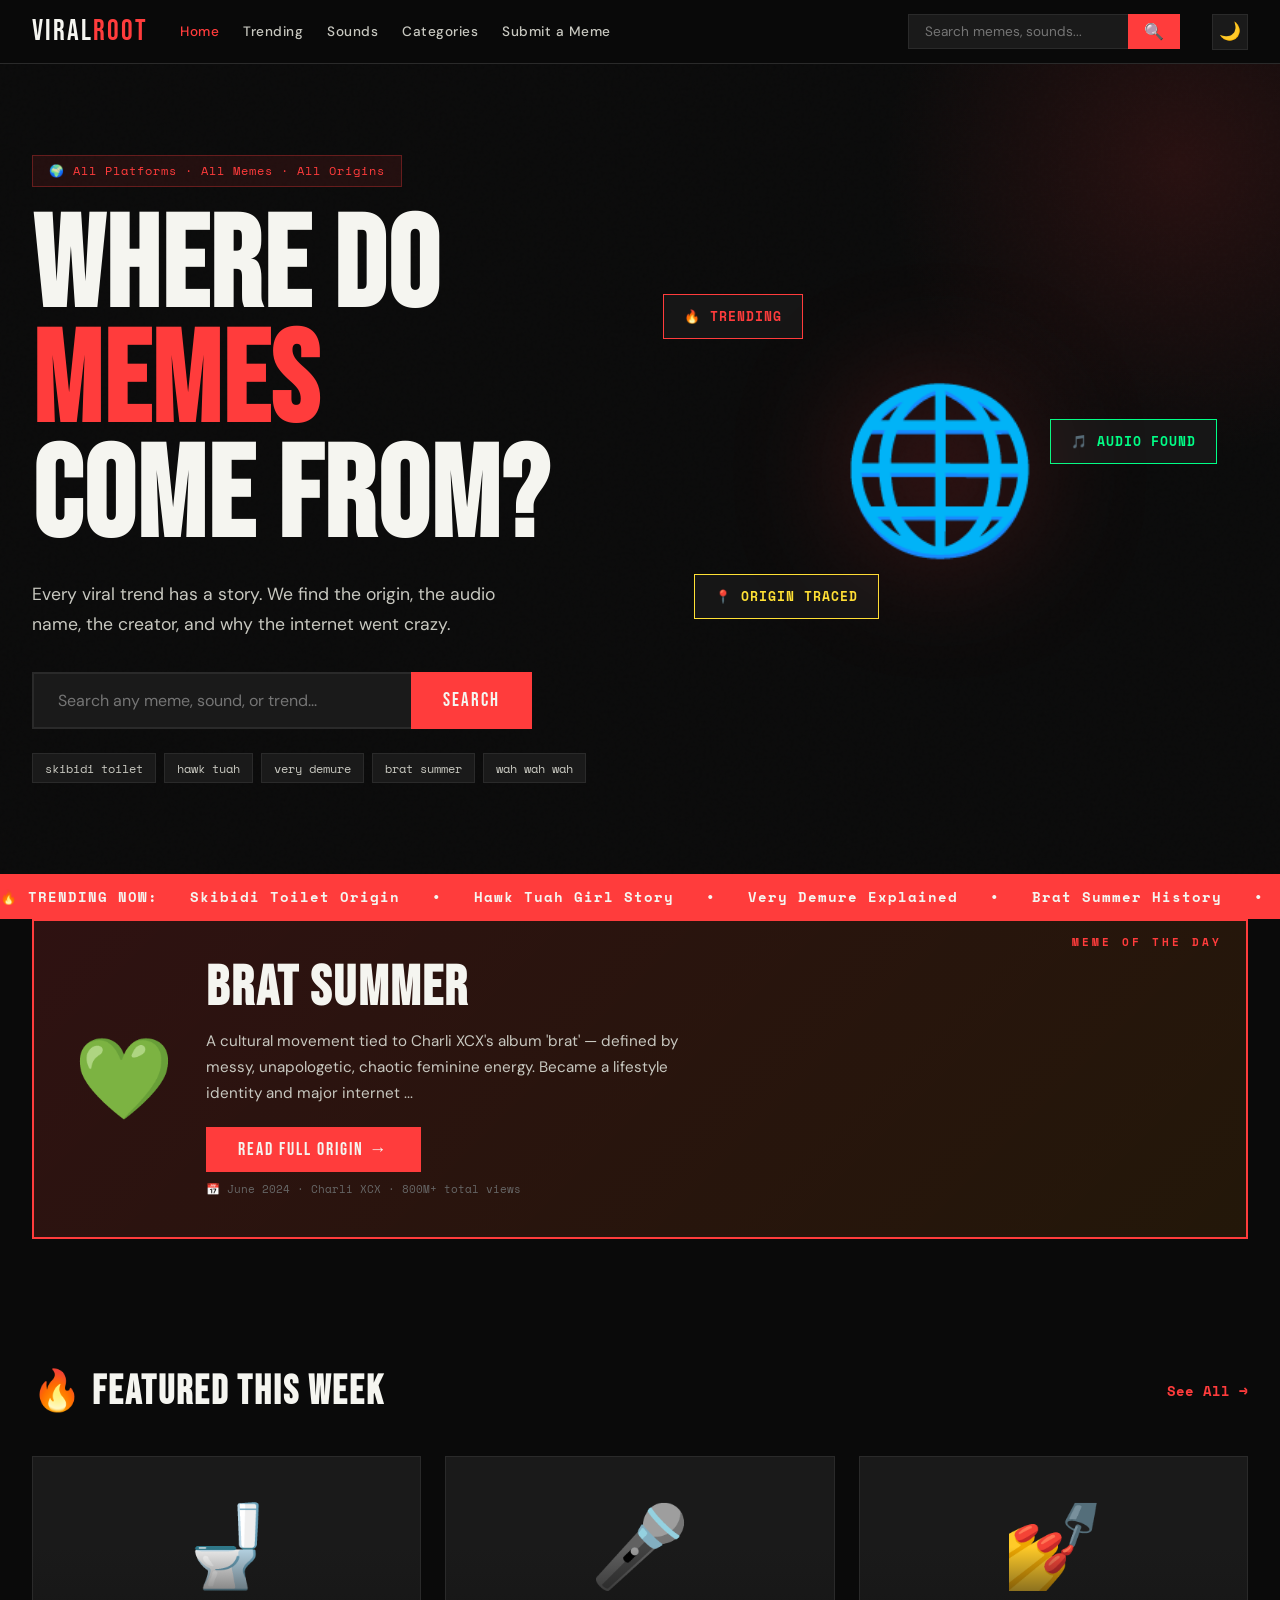
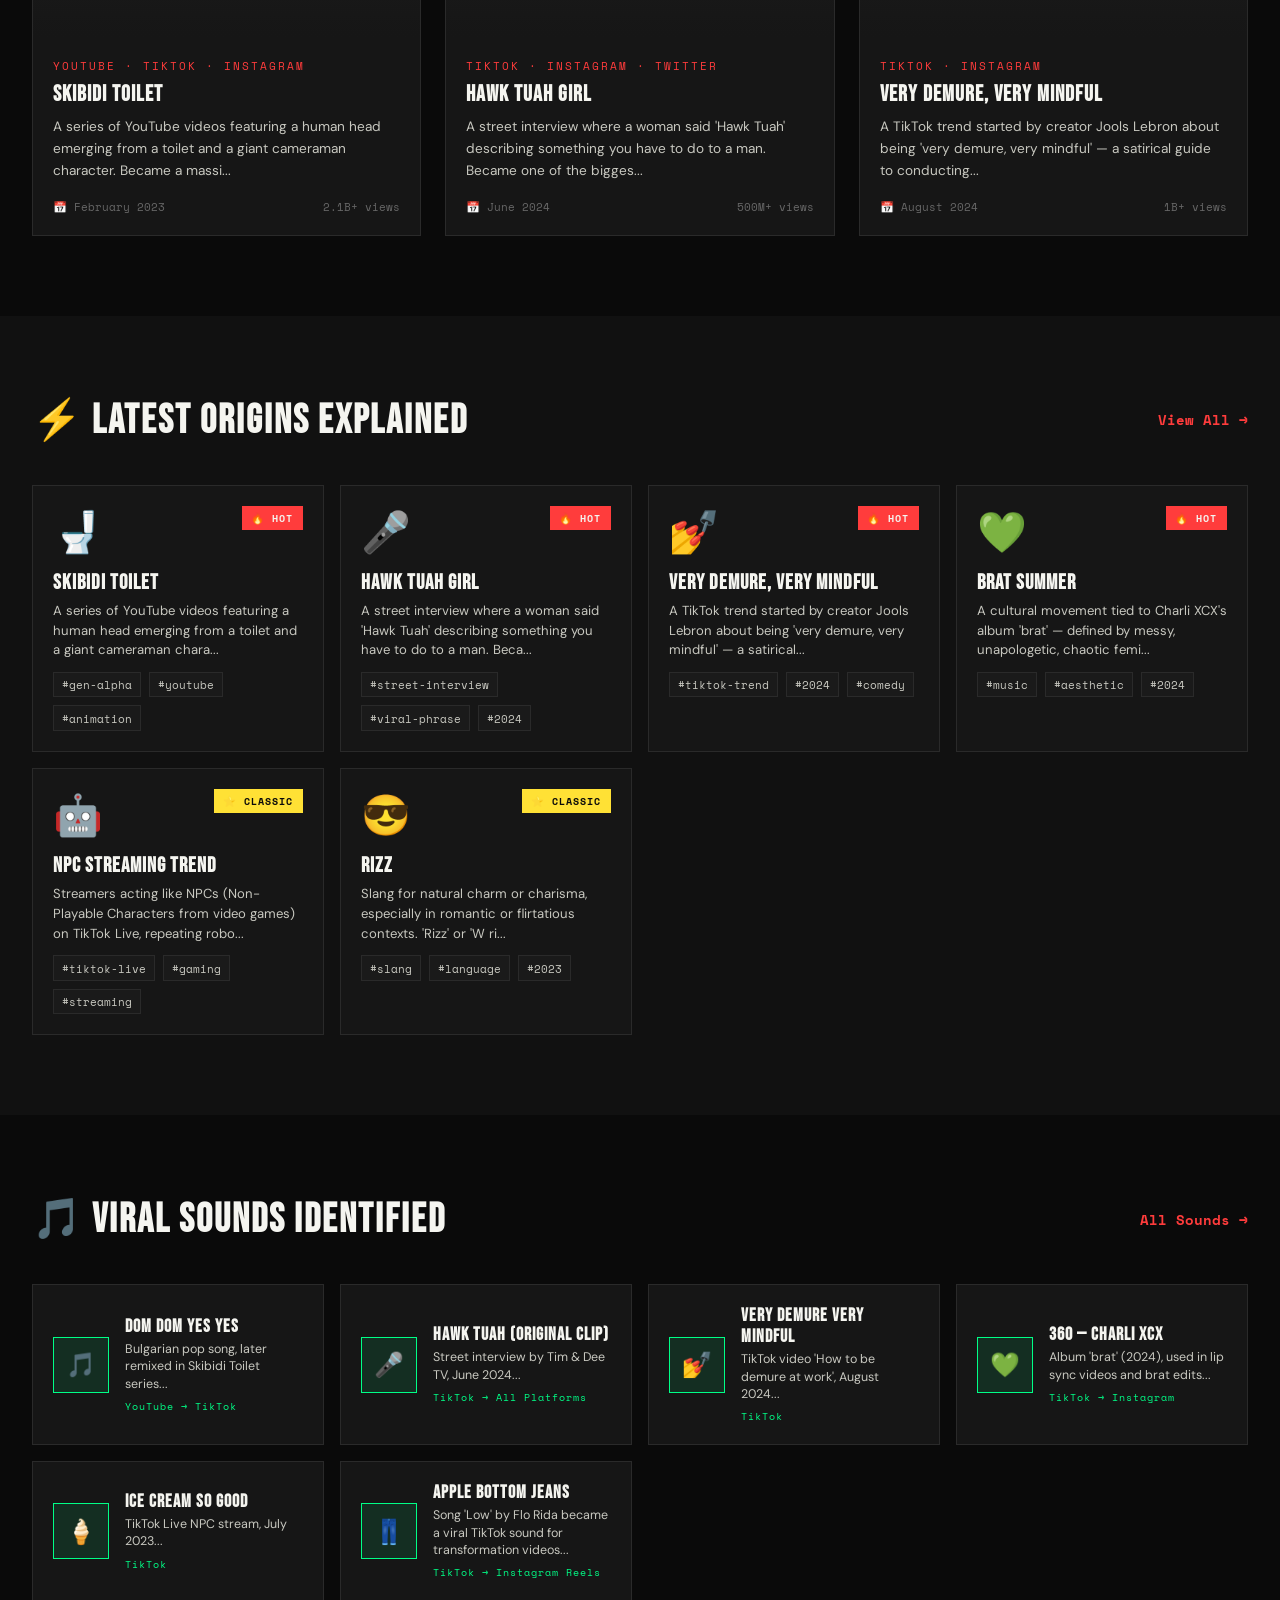
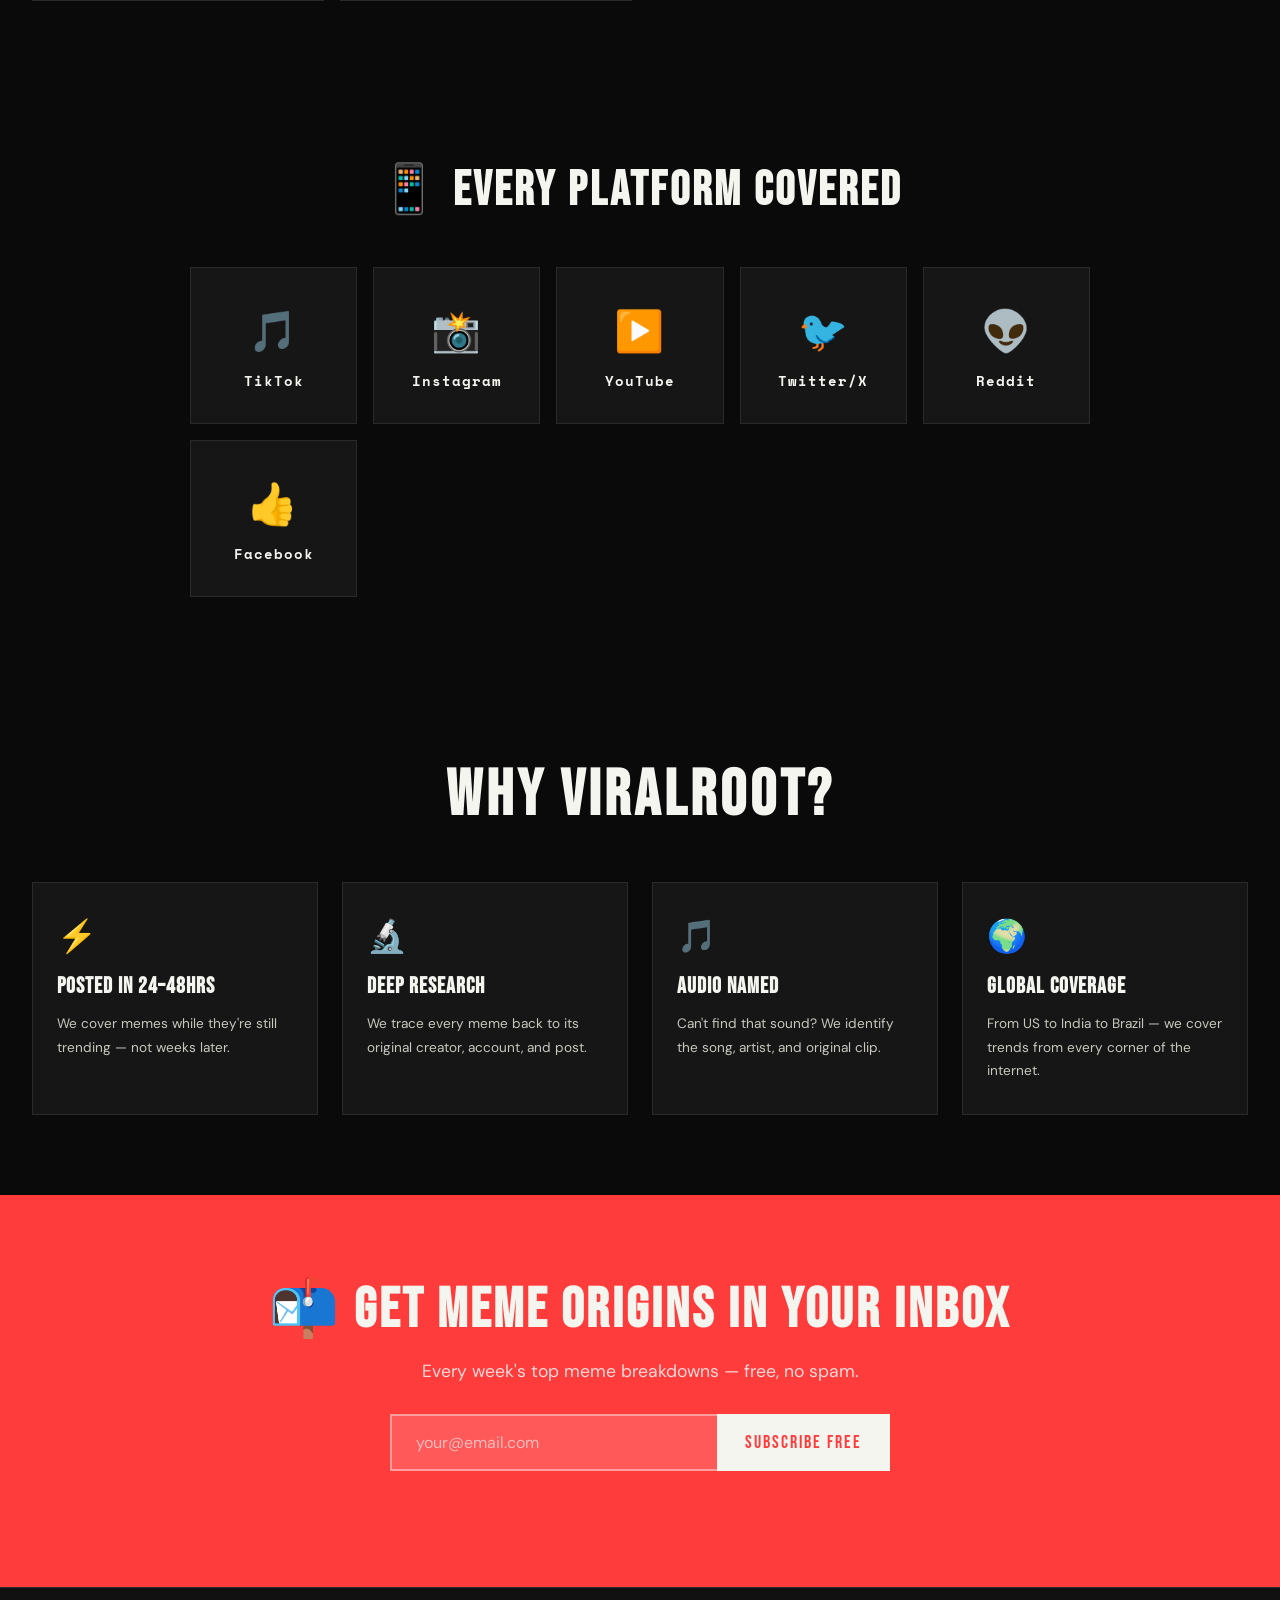
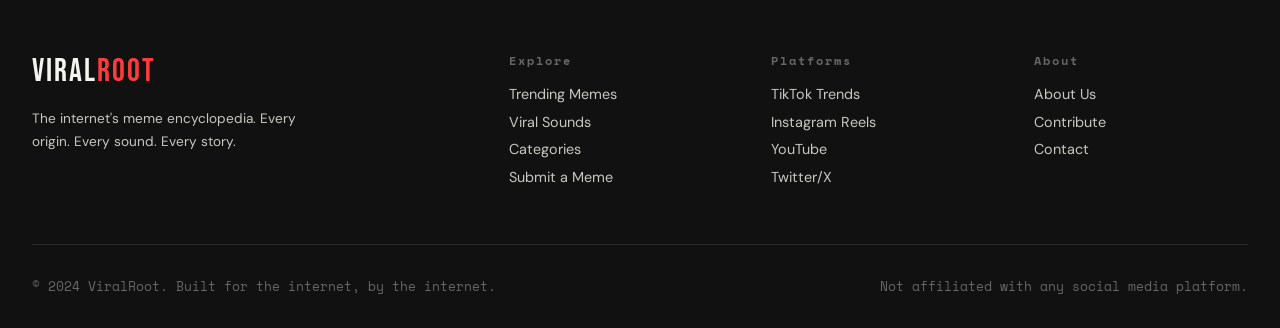
==== index.html @ 01e4698e "first commit" ====
<!DOCTYPE html>
<html lang="en">
<head>
  <meta charset="UTF-8" />
  <meta name="viewport" content="width=device-width, initial-scale=1.0"/>
  <title>ViralRoot — Where Memes Come From</title>
  <meta name="description" content="Discover the origin of every viral meme, trending sound, and internet trend. Find where memes started, who created them, and why they went viral."/>
  <meta name="keywords" content="meme origin, viral sounds, trending memes, where did this meme come from, tiktok sounds, instagram reels audio"/>
  <link rel="preconnect" href="https://fonts.googleapis.com">
  <link href="https://fonts.googleapis.com/css2?family=Bebas+Neue&family=Space+Mono:ital,wght@0,400;0,700;1,400&family=DM+Sans:wght@300;400;500;600&display=swap" rel="stylesheet">
  <link rel="stylesheet" href="style.css"/>
  <!-- GOOGLE ADSENSE — replace ca-pub-XXXXXXXXXXXXXXXX with your real ID after approval -->
  <!-- <script async src="https://pagead2.googlesyndication.com/pagead/js/adsbygoogle.js?client=ca-pub-XXXXXXXXXXXXXXXX" crossorigin="anonymous"></script> -->
</head>
<body class="dark-mode">

  <!-- NAV -->
  <nav class="navbar">
    <a href="index.html" class="logo">VIRAL<span>ROOT</span></a>
    <div class="nav-links">
      <a href="index.html" class="active">Home</a>
      <a href="trending.html">Trending</a>
      <a href="sounds.html">Sounds</a>
      <a href="categories.html">Categories</a>
      <a href="submit.html">Submit a Meme</a>
    </div>
    <div class="nav-search">
      <input type="text" id="navSearch" placeholder="Search memes, sounds..." onkeyup="handleSearch(event)"/>
      <button onclick="goSearch()">🔍</button>
    </div>
    <button class="theme-toggle" onclick="toggleTheme()" title="Toggle dark/light mode" id="themeBtn">🌙</button>
    <button class="hamburger" onclick="toggleMenu()">☰</button>
  </nav>

  <!-- MOBILE MENU -->
  <div class="mobile-menu" id="mobileMenu">
    <a href="index.html">Home</a>
    <a href="trending.html">Trending</a>
    <a href="sounds.html">Sounds</a>
    <a href="categories.html">Categories</a>
    <a href="submit.html">Submit a Meme</a>
  </div>

  <!-- HERO -->
  <section class="hero">
    <div class="hero-noise"></div>
    <div class="hero-content">
      <div class="hero-tag">🌍 All Platforms · All Memes · All Origins</div>
      <h1>WHERE DO<br/><span class="accent">MEMES</span><br/>COME FROM?</h1>
      <p>Every viral trend has a story. We find the origin, the audio name, the creator, and why the internet went crazy.</p>
      <div class="hero-search">
        <input type="text" id="heroSearch" placeholder="Search any meme, sound, or trend..." onkeyup="handleSearch(event)"/>
        <button onclick="goSearch()">SEARCH</button>
      </div>
      <div class="hero-tags">
        <span onclick="searchTag('skibidi')">skibidi toilet</span>
        <span onclick="searchTag('hawk tuah')">hawk tuah</span>
        <span onclick="searchTag('very demure')">very demure</span>
        <span onclick="searchTag('brat summer')">brat summer</span>
        <span onclick="searchTag('wah wah wah sound')">wah wah wah</span>
      </div>
    </div>
    <div class="hero-visual">
      <div class="floating-card c1">🔥 TRENDING</div>
      <div class="floating-card c2">🎵 AUDIO FOUND</div>
      <div class="floating-card c3">📍 ORIGIN TRACED</div>
      <div class="big-emoji">🌐</div>
    </div>
  </section>

  <!-- TICKER -->
  <div class="ticker">
    <div class="ticker-inner">
      <span>🔥 TRENDING NOW:</span>
      <span>Skibidi Toilet Origin</span>
      <span>•</span>
      <span>Hawk Tuah Girl Story</span>
      <span>•</span>
      <span>Very Demure Explained</span>
      <span>•</span>
      <span>Brat Summer History</span>
      <span>•</span>
      <span>Apple Bottom Jeans Sound</span>
      <span>•</span>
      <span>Subway Surfers Why?</span>
      <span>•</span>
      <span>NPC Streaming Trend</span>
      <span>•</span>
      <span>Rizz Meaning & Origin</span>
      <span>•</span>
      <span>🔥 TRENDING NOW:</span>
      <span>Skibidi Toilet Origin</span>
      <span>•</span>
      <span>Hawk Tuah Girl Story</span>
      <span>•</span>
      <span>Very Demure Explained</span>
      <span>•</span>
    </div>
  </div>

  <!-- MEME OF THE DAY -->
  <section class="section motd-section">
    <div class="motd-container" id="memeOfDay"></div>
  </section>

  <!-- AD SLOT 1 (activate after AdSense approval) -->
  <!--
  <div class="ad-slot">
    <ins class="adsbygoogle" style="display:block" data-ad-client="ca-pub-XXXXXXXX" data-ad-slot="XXXXXXXXXX" data-ad-format="auto"></ins>
    <script>(adsbygoogle = window.adsbygoogle || []).push({});</script>
  </div>
  -->

  <!-- FEATURED -->
  <section class="section">
    <div class="section-header">
      <h2>🔥 FEATURED THIS WEEK</h2>
      <a href="trending.html" class="see-all">See All →</a>
    </div>
    <div class="featured-grid" id="featuredGrid"></div>
  </section>

  <!-- LATEST MEMES -->
  <section class="section dark-section">
    <div class="section-header">
      <h2>⚡ LATEST ORIGINS EXPLAINED</h2>
      <a href="trending.html" class="see-all">View All →</a>
    </div>
    <div class="meme-grid" id="memeGrid"></div>
  </section>

  <!-- SOUNDS SECTION -->
  <section class="section">
    <div class="section-header">
      <h2>🎵 VIRAL SOUNDS IDENTIFIED</h2>
      <a href="sounds.html" class="see-all">All Sounds →</a>
    </div>
    <div class="sounds-grid" id="soundsGrid"></div>
  </section>

  <!-- PLATFORMS -->
  <section class="section platforms-section">
    <h2>📱 EVERY PLATFORM COVERED</h2>
    <div class="platforms-grid">
      <div class="platform-card" onclick="filterByPlatform('tiktok')">
        <span class="platform-icon">🎵</span>
        <span>TikTok</span>
      </div>
      <div class="platform-card" onclick="filterByPlatform('instagram')">
        <span class="platform-icon">📸</span>
        <span>Instagram</span>
      </div>
      <div class="platform-card" onclick="filterByPlatform('youtube')">
        <span class="platform-icon">▶️</span>
        <span>YouTube</span>
      </div>
      <div class="platform-card" onclick="filterByPlatform('twitter')">
        <span class="platform-icon">🐦</span>
        <span>Twitter/X</span>
      </div>
      <div class="platform-card" onclick="filterByPlatform('reddit')">
        <span class="platform-icon">👽</span>
        <span>Reddit</span>
      </div>
      <div class="platform-card" onclick="filterByPlatform('facebook')">
        <span class="platform-icon">👍</span>
        <span>Facebook</span>
      </div>
    </div>
  </section>

  <!-- WHY US -->
  <section class="section why-section">
    <h2>WHY VIRALROOT?</h2>
    <div class="why-grid">
      <div class="why-card">
        <div class="why-icon">⚡</div>
        <h3>Posted in 24–48hrs</h3>
        <p>We cover memes while they're still trending — not weeks later.</p>
      </div>
      <div class="why-card">
        <div class="why-icon">🔬</div>
        <h3>Deep Research</h3>
        <p>We trace every meme back to its original creator, account, and post.</p>
      </div>
      <div class="why-card">
        <div class="why-icon">🎵</div>
        <h3>Audio Named</h3>
        <p>Can't find that sound? We identify the song, artist, and original clip.</p>
      </div>
      <div class="why-card">
        <div class="why-icon">🌍</div>
        <h3>Global Coverage</h3>
        <p>From US to India to Brazil — we cover trends from every corner of the internet.</p>
      </div>
    </div>
  </section>

  <!-- NEWSLETTER -->
  <section class="newsletter-section">
    <h2>📬 GET MEME ORIGINS IN YOUR INBOX</h2>
    <p>Every week's top meme breakdowns — free, no spam.</p>
    <div class="newsletter-form">
      <input type="email" id="emailInput" placeholder="your@email.com"/>
      <button onclick="subscribeNewsletter()">SUBSCRIBE FREE</button>
    </div>
    <div id="newsletterMsg" class="newsletter-msg"></div>
  </section>

  <!-- FOOTER -->
  <footer class="footer">
    <div class="footer-top">
      <div class="footer-brand">
        <div class="logo">VIRAL<span>ROOT</span></div>
        <p>The internet's meme encyclopedia. Every origin. Every sound. Every story.</p>
      </div>
      <div class="footer-links">
        <h4>Explore</h4>
        <a href="trending.html">Trending Memes</a>
        <a href="sounds.html">Viral Sounds</a>
        <a href="categories.html">Categories</a>
        <a href="submit.html">Submit a Meme</a>
      </div>
      <div class="footer-links">
        <h4>Platforms</h4>
        <a href="trending.html?platform=tiktok">TikTok Trends</a>
        <a href="trending.html?platform=instagram">Instagram Reels</a>
        <a href="trending.html?platform=youtube">YouTube</a>
        <a href="trending.html?platform=twitter">Twitter/X</a>
      </div>
      <div class="footer-links">
        <h4>About</h4>
        <a href="about.html">About Us</a>
        <a href="submit.html">Contribute</a>
        <a href="mailto:hello@viralroot.com">Contact</a>
      </div>
    </div>
    <div class="footer-bottom">
      <p>© 2024 ViralRoot. Built for the internet, by the internet.</p>
      <p>Not affiliated with any social media platform.</p>
    </div>
  </footer>

  <script src="data.js"></script>
  <script src="app.js"></script>
</body>
</html>
---- style.css ----
/* ===== VIRALROOT CSS ===== */
:root {
  --black: #0a0a0a;
  --dark: #111111;
  --dark2: #1a1a1a;
  --card: #161616;
  --border: #2a2a2a;
  --white: #f5f5f0;
  --accent: #ff3c3c;
  --accent2: #ff8c00;
  --yellow: #ffe135;
  --green: #00ff87;
  --text: #c8c8c0;
  --muted: #666;
  --font-display: 'Bebas Neue', sans-serif;
  --font-mono: 'Space Mono', monospace;
  --font-body: 'DM Sans', sans-serif;
}

* { margin: 0; padding: 0; box-sizing: border-box; }

html { scroll-behavior: smooth; }

body {
  background: var(--black);
  color: var(--white);
  font-family: var(--font-body);
  overflow-x: hidden;
}

/* ===== NAVBAR ===== */
.navbar {
  position: sticky; top: 0; z-index: 1000;
  display: flex; align-items: center; gap: 2rem;
  padding: 0 2rem; height: 64px;
  background: rgba(10,10,10,0.95);
  backdrop-filter: blur(10px);
  border-bottom: 1px solid var(--border);
}

.logo {
  font-family: var(--font-display);
  font-size: 1.8rem;
  color: var(--white);
  text-decoration: none;
  letter-spacing: 2px;
  white-space: nowrap;
}
.logo span { color: var(--accent); }

.nav-links {
  display: flex; gap: 1.5rem; flex: 1;
}
.nav-links a {
  color: var(--text);
  text-decoration: none;
  font-size: 0.85rem;
  font-weight: 500;
  letter-spacing: 0.5px;
  transition: color 0.2s;
  white-space: nowrap;
}
.nav-links a:hover, .nav-links a.active { color: var(--accent); }

.nav-search {
  display: flex; gap: 0;
}
.nav-search input {
  background: var(--dark2);
  border: 1px solid var(--border);
  border-right: none;
  color: var(--white);
  padding: 0.5rem 1rem;
  font-family: var(--font-body);
  font-size: 0.85rem;
  width: 220px;
  outline: none;
}
.nav-search input:focus { border-color: var(--accent); }
.nav-search button {
  background: var(--accent);
  border: none;
  padding: 0.5rem 1rem;
  cursor: pointer;
  font-size: 1rem;
  transition: background 0.2s;
}
.nav-search button:hover { background: #cc2a2a; }

.hamburger {
  display: none;
  background: none; border: none;
  color: var(--white); font-size: 1.5rem;
  cursor: pointer; margin-left: auto;
}

.mobile-menu {
  display: none;
  flex-direction: column;
  background: var(--dark);
  border-bottom: 1px solid var(--border);
  padding: 1rem 2rem;
}
.mobile-menu.open { display: flex; }
.mobile-menu a {
  color: var(--text);
  text-decoration: none;
  padding: 0.7rem 0;
  border-bottom: 1px solid var(--border);
  font-size: 1rem;
}
.mobile-menu a:last-child { border-bottom: none; }

/* ===== HERO ===== */
.hero {
  min-height: 90vh;
  display: flex;
  align-items: center;
  padding: 4rem 2rem;
  position: relative;
  overflow: hidden;
  background: var(--black);
}

.hero-noise {
  position: absolute; inset: 0;
  background-image: url("data:image/svg+xml,%3Csvg viewBox='0 0 256 256' xmlns='http://www.w3.org/2000/svg'%3E%3Cfilter id='noise'%3E%3CfeTurbulence type='fractalNoise' baseFrequency='0.9' numOctaves='4' stitchTiles='stitch'/%3E%3C/filter%3E%3Crect width='100%25' height='100%25' filter='url(%23noise)' opacity='0.04'/%3E%3C/svg%3E");
  opacity: 0.4;
  pointer-events: none;
}

.hero::before {
  content: '';
  position: absolute;
  top: -200px; right: -200px;
  width: 600px; height: 600px;
  background: radial-gradient(circle, rgba(255,60,60,0.12) 0%, transparent 70%);
  pointer-events: none;
}

.hero-content {
  flex: 1;
  max-width: 600px;
  animation: fadeUp 0.8s ease forwards;
}

.hero-tag {
  display: inline-block;
  background: rgba(255,60,60,0.1);
  border: 1px solid rgba(255,60,60,0.3);
  color: var(--accent);
  font-family: var(--font-mono);
  font-size: 0.75rem;
  padding: 0.4rem 1rem;
  letter-spacing: 1px;
  margin-bottom: 1.5rem;
}

.hero h1 {
  font-family: var(--font-display);
  font-size: clamp(4rem, 10vw, 8rem);
  line-height: 0.9;
  letter-spacing: 2px;
  margin-bottom: 1.5rem;
}

.hero h1 .accent { color: var(--accent); }

.hero p {
  font-size: 1.1rem;
  color: var(--text);
  line-height: 1.7;
  margin-bottom: 2rem;
  max-width: 480px;
}

.hero-search {
  display: flex;
  max-width: 500px;
  margin-bottom: 1.5rem;
}
.hero-search input {
  flex: 1;
  background: var(--dark2);
  border: 2px solid var(--border);
  border-right: none;
  color: var(--white);
  padding: 1rem 1.5rem;
  font-family: var(--font-body);
  font-size: 1rem;
  outline: none;
  transition: border-color 0.2s;
}
.hero-search input:focus { border-color: var(--accent); }
.hero-search button {
  background: var(--accent);
  border: none;
  padding: 1rem 2rem;
  color: var(--white);
  font-family: var(--font-display);
  font-size: 1.2rem;
  letter-spacing: 2px;
  cursor: pointer;
  transition: background 0.2s;
}
.hero-search button:hover { background: #cc2a2a; }

.hero-tags {
  display: flex; flex-wrap: wrap; gap: 0.5rem;
}
.hero-tags span {
  background: var(--dark2);
  border: 1px solid var(--border);
  color: var(--text);
  font-family: var(--font-mono);
  font-size: 0.75rem;
  padding: 0.35rem 0.75rem;
  cursor: pointer;
  transition: all 0.2s;
}
.hero-tags span:hover {
  border-color: var(--accent);
  color: var(--accent);
  background: rgba(255,60,60,0.05);
}

.hero-visual {
  flex: 1;
  position: relative;
  height: 500px;
  display: flex;
  align-items: center;
  justify-content: center;
}

.big-emoji {
  font-size: 10rem;
  animation: float 4s ease-in-out infinite;
  filter: drop-shadow(0 0 60px rgba(255,60,60,0.3));
}

.floating-card {
  position: absolute;
  background: var(--card);
  border: 1px solid var(--border);
  padding: 0.75rem 1.25rem;
  font-family: var(--font-mono);
  font-size: 0.8rem;
  font-weight: 700;
  letter-spacing: 1px;
  white-space: nowrap;
}
.c1 { top: 15%; left: 5%; color: var(--accent); border-color: var(--accent); animation: float 3s ease-in-out infinite; }
.c2 { top: 40%; right: 5%; color: var(--green); border-color: var(--green); animation: float 3.5s 0.5s ease-in-out infinite; }
.c3 { bottom: 20%; left: 10%; color: var(--yellow); border-color: var(--yellow); animation: float 4s 1s ease-in-out infinite; }

/* ===== TICKER ===== */
.ticker {
  background: var(--accent);
  padding: 0.75rem 0;
  overflow: hidden;
  white-space: nowrap;
}
.ticker-inner {
  display: inline-flex;
  gap: 2rem;
  animation: ticker 25s linear infinite;
  font-family: var(--font-mono);
  font-size: 0.85rem;
  font-weight: 700;
  letter-spacing: 1px;
  color: var(--white);
}
.ticker-inner span { flex-shrink: 0; }

/* ===== SECTIONS ===== */
.section {
  padding: 5rem 2rem;
  max-width: 1400px;
  margin: 0 auto;
}

.dark-section {
  background: var(--dark);
  max-width: 100%;
  padding: 5rem 2rem;
}
.dark-section > * { max-width: 1400px; margin-left: auto; margin-right: auto; }

.section-header {
  display: flex;
  justify-content: space-between;
  align-items: center;
  margin-bottom: 2.5rem;
}
.section-header h2 {
  font-family: var(--font-display);
  font-size: clamp(1.8rem, 4vw, 2.5rem);
  letter-spacing: 2px;
}
.see-all {
  color: var(--accent);
  text-decoration: none;
  font-family: var(--font-mono);
  font-size: 0.85rem;
  font-weight: 700;
  transition: letter-spacing 0.2s;
}
.see-all:hover { letter-spacing: 2px; }

/* ===== FEATURED GRID ===== */
.featured-grid {
  display: grid;
  grid-template-columns: repeat(auto-fit, minmax(320px, 1fr));
  gap: 1.5rem;
}

.featured-card {
  background: var(--card);
  border: 1px solid var(--border);
  cursor: pointer;
  transition: transform 0.2s, border-color 0.2s;
  overflow: hidden;
  text-decoration: none;
  color: inherit;
  display: block;
}
.featured-card:hover {
  transform: translateY(-4px);
  border-color: var(--accent);
}
.featured-card-img {
  height: 180px;
  background: var(--dark2);
  display: flex;
  align-items: center;
  justify-content: center;
  font-size: 5rem;
  position: relative;
  overflow: hidden;
}
.featured-card-img::after {
  content: '';
  position: absolute; inset: 0;
  background: linear-gradient(to bottom, transparent 50%, var(--card));
}
.featured-card-body { padding: 1.25rem; }
.featured-card-platform {
  font-family: var(--font-mono);
  font-size: 0.7rem;
  letter-spacing: 2px;
  color: var(--accent);
  margin-bottom: 0.5rem;
}
.featured-card h3 {
  font-family: var(--font-display);
  font-size: 1.4rem;
  letter-spacing: 1px;
  margin-bottom: 0.5rem;
  line-height: 1.2;
}
.featured-card p {
  color: var(--text);
  font-size: 0.85rem;
  line-height: 1.6;
}
.featured-card-meta {
  margin-top: 1rem;
  display: flex;
  justify-content: space-between;
  font-family: var(--font-mono);
  font-size: 0.7rem;
  color: var(--muted);
}

/* ===== MEME GRID ===== */
.meme-grid {
  display: grid;
  grid-template-columns: repeat(auto-fill, minmax(280px, 1fr));
  gap: 1rem;
  max-width: 1400px;
  margin: 0 auto;
}

.meme-card {
  background: var(--card);
  border: 1px solid var(--border);
  padding: 1.25rem;
  cursor: pointer;
  transition: all 0.2s;
  text-decoration: none;
  color: inherit;
  display: block;
}
.meme-card:hover {
  border-color: var(--accent);
  background: #1e1010;
}
.meme-card-top {
  display: flex;
  justify-content: space-between;
  align-items: flex-start;
  margin-bottom: 0.75rem;
}
.meme-card-emoji { font-size: 2.5rem; }
.meme-card-badge {
  font-family: var(--font-mono);
  font-size: 0.65rem;
  padding: 0.25rem 0.6rem;
  letter-spacing: 1px;
  font-weight: 700;
}
.badge-hot { background: var(--accent); color: var(--white); }
.badge-new { background: var(--green); color: var(--black); }
.badge-classic { background: var(--yellow); color: var(--black); }

.meme-card h3 {
  font-family: var(--font-display);
  font-size: 1.3rem;
  letter-spacing: 1px;
  margin-bottom: 0.4rem;
}
.meme-card p {
  color: var(--text);
  font-size: 0.82rem;
  line-height: 1.5;
  margin-bottom: 0.75rem;
}
.meme-card-footer {
  display: flex;
  gap: 0.5rem;
  flex-wrap: wrap;
}
.meme-tag {
  background: var(--dark2);
  border: 1px solid var(--border);
  font-size: 0.7rem;
  font-family: var(--font-mono);
  padding: 0.2rem 0.5rem;
  color: var(--text);
}

/* ===== SOUNDS GRID ===== */
.sounds-grid {
  display: grid;
  grid-template-columns: repeat(auto-fill, minmax(280px, 1fr));
  gap: 1rem;
}

.sound-card {
  background: var(--card);
  border: 1px solid var(--border);
  padding: 1.25rem;
  display: flex;
  gap: 1rem;
  align-items: center;
  cursor: pointer;
  transition: all 0.2s;
  text-decoration: none;
  color: inherit;
}
.sound-card:hover {
  border-color: var(--green);
  background: #0a1a0f;
}
.sound-icon {
  width: 56px; height: 56px;
  background: rgba(0,255,135,0.1);
  border: 1px solid var(--green);
  display: flex; align-items: center; justify-content: center;
  font-size: 1.5rem;
  flex-shrink: 0;
}
.sound-info h4 {
  font-family: var(--font-display);
  font-size: 1.1rem;
  letter-spacing: 1px;
  margin-bottom: 0.25rem;
}
.sound-info p {
  font-size: 0.78rem;
  color: var(--text);
  line-height: 1.4;
}
.sound-platform {
  font-family: var(--font-mono);
  font-size: 0.65rem;
  color: var(--green);
  letter-spacing: 1px;
  margin-top: 0.3rem;
}

/* ===== PLATFORMS ===== */
.platforms-section {
  text-align: center;
}
.platforms-section h2 {
  font-family: var(--font-display);
  font-size: clamp(2rem, 5vw, 3rem);
  letter-spacing: 3px;
  margin-bottom: 3rem;
}
.platforms-grid {
  display: grid;
  grid-template-columns: repeat(auto-fit, minmax(160px, 1fr));
  gap: 1rem;
  max-width: 900px;
  margin: 0 auto;
}
.platform-card {
  background: var(--card);
  border: 1px solid var(--border);
  padding: 2rem 1rem;
  display: flex;
  flex-direction: column;
  align-items: center;
  gap: 0.75rem;
  cursor: pointer;
  transition: all 0.2s;
  font-family: var(--font-mono);
  font-size: 0.85rem;
  font-weight: 700;
  letter-spacing: 1px;
}
.platform-card:hover {
  border-color: var(--accent);
  transform: translateY(-3px);
}
.platform-icon { font-size: 2.5rem; }

/* ===== WHY ===== */
.why-section {
  text-align: center;
}
.why-section h2 {
  font-family: var(--font-display);
  font-size: clamp(2.5rem, 6vw, 4rem);
  letter-spacing: 4px;
  margin-bottom: 3rem;
}
.why-grid {
  display: grid;
  grid-template-columns: repeat(auto-fit, minmax(200px, 1fr));
  gap: 1.5rem;
}
.why-card {
  background: var(--card);
  border: 1px solid var(--border);
  padding: 2rem 1.5rem;
  text-align: left;
}
.why-icon {
  font-size: 2rem;
  margin-bottom: 1rem;
}
.why-card h3 {
  font-family: var(--font-display);
  font-size: 1.4rem;
  letter-spacing: 1px;
  margin-bottom: 0.75rem;
}
.why-card p {
  color: var(--text);
  font-size: 0.85rem;
  line-height: 1.7;
}

/* ===== NEWSLETTER ===== */
.newsletter-section {
  background: var(--accent);
  padding: 5rem 2rem;
  text-align: center;
}
.newsletter-section h2 {
  font-family: var(--font-display);
  font-size: clamp(2rem, 5vw, 3.5rem);
  letter-spacing: 3px;
  margin-bottom: 1rem;
  color: var(--white);
}
.newsletter-section p {
  color: rgba(255,255,255,0.8);
  font-size: 1.1rem;
  margin-bottom: 2rem;
}
.newsletter-form {
  display: flex;
  max-width: 500px;
  margin: 0 auto 1rem;
}
.newsletter-form input {
  flex: 1;
  background: rgba(255,255,255,0.15);
  border: 2px solid rgba(255,255,255,0.4);
  border-right: none;
  color: var(--white);
  padding: 1rem 1.5rem;
  font-size: 1rem;
  font-family: var(--font-body);
  outline: none;
}
.newsletter-form input::placeholder { color: rgba(255,255,255,0.6); }
.newsletter-form button {
  background: var(--white);
  border: none;
  padding: 1rem 1.75rem;
  color: var(--accent);
  font-family: var(--font-display);
  font-size: 1.1rem;
  letter-spacing: 2px;
  cursor: pointer;
  transition: background 0.2s;
}
.newsletter-form button:hover { background: var(--yellow); color: var(--black); }
.newsletter-msg {
  font-family: var(--font-mono);
  font-size: 0.85rem;
  color: var(--white);
  min-height: 1.5em;
}

/* ===== FOOTER ===== */
.footer {
  background: var(--dark);
  border-top: 1px solid var(--border);
  padding: 4rem 2rem 2rem;
}
.footer-top {
  display: grid;
  grid-template-columns: 2fr 1fr 1fr 1fr;
  gap: 3rem;
  margin-bottom: 3rem;
}
.footer-brand .logo { font-size: 2rem; margin-bottom: 1rem; display: block; }
.footer-brand p {
  color: var(--text);
  font-size: 0.85rem;
  line-height: 1.7;
  max-width: 280px;
}
.footer-links h4 {
  font-family: var(--font-mono);
  font-size: 0.75rem;
  letter-spacing: 2px;
  color: var(--muted);
  margin-bottom: 1rem;
}
.footer-links a {
  display: block;
  color: var(--text);
  text-decoration: none;
  font-size: 0.9rem;
  margin-bottom: 0.6rem;
  transition: color 0.2s;
}
.footer-links a:hover { color: var(--accent); }
.footer-bottom {
  border-top: 1px solid var(--border);
  padding-top: 2rem;
  display: flex;
  justify-content: space-between;
  color: var(--muted);
  font-size: 0.8rem;
  font-family: var(--font-mono);
  flex-wrap: wrap;
  gap: 0.5rem;
}

/* ===== MEME DETAIL PAGE ===== */
.meme-detail {
  max-width: 900px;
  margin: 0 auto;
  padding: 3rem 2rem;
}
.meme-detail-header {
  margin-bottom: 2rem;
}
.detail-breadcrumb {
  font-family: var(--font-mono);
  font-size: 0.75rem;
  color: var(--muted);
  margin-bottom: 1.5rem;
}
.detail-breadcrumb a { color: var(--accent); text-decoration: none; }
.detail-badges {
  display: flex;
  gap: 0.5rem;
  margin-bottom: 1rem;
  flex-wrap: wrap;
}
.detail-badge {
  font-family: var(--font-mono);
  font-size: 0.7rem;
  letter-spacing: 1px;
  padding: 0.3rem 0.7rem;
  font-weight: 700;
}
.meme-detail h1 {
  font-family: var(--font-display);
  font-size: clamp(2.5rem, 7vw, 5rem);
  letter-spacing: 2px;
  line-height: 0.95;
  margin-bottom: 1rem;
}
.meme-detail-meta {
  display: flex;
  gap: 2rem;
  flex-wrap: wrap;
  font-family: var(--font-mono);
  font-size: 0.75rem;
  color: var(--muted);
  margin-bottom: 2rem;
  padding-bottom: 2rem;
  border-bottom: 1px solid var(--border);
}
.detail-meta-item span { color: var(--text); font-weight: 700; }

.detail-hero-emoji {
  font-size: 8rem;
  text-align: center;
  padding: 3rem;
  background: var(--dark2);
  border: 1px solid var(--border);
  margin-bottom: 2rem;
}

.detail-section {
  margin-bottom: 2.5rem;
}
.detail-section h2 {
  font-family: var(--font-display);
  font-size: 1.8rem;
  letter-spacing: 2px;
  margin-bottom: 1rem;
  color: var(--accent);
  border-left: 3px solid var(--accent);
  padding-left: 1rem;
}
.detail-section p {
  color: var(--text);
  line-height: 1.8;
  font-size: 1rem;
}

.origin-box {
  background: var(--dark2);
  border: 1px solid var(--border);
  border-left: 3px solid var(--yellow);
  padding: 1.5rem;
  margin-bottom: 2rem;
}
.origin-box h3 {
  font-family: var(--font-mono);
  font-size: 0.75rem;
  letter-spacing: 2px;
  color: var(--yellow);
  margin-bottom: 0.75rem;
}
.origin-box p {
  color: var(--white);
  line-height: 1.7;
}

.audio-box {
  background: rgba(0,255,135,0.05);
  border: 1px solid var(--green);
  padding: 1.5rem;
  display: flex;
  align-items: center;
  gap: 1.5rem;
  margin-bottom: 2rem;
}
.audio-play-btn {
  width: 60px; height: 60px;
  background: var(--green);
  border-radius: 50%;
  display: flex;
  align-items: center;
  justify-content: center;
  font-size: 1.5rem;
  cursor: pointer;
  flex-shrink: 0;
  transition: transform 0.2s;
}
.audio-play-btn:hover { transform: scale(1.1); }
.audio-info h4 {
  font-family: var(--font-display);
  font-size: 1.4rem;
  letter-spacing: 1px;
  margin-bottom: 0.3rem;
}
.audio-info p {
  color: var(--text);
  font-size: 0.85rem;
}
.audio-info .audio-artist { color: var(--green); font-family: var(--font-mono); font-size: 0.75rem; }

.viral-posts-grid {
  display: grid;
  grid-template-columns: repeat(auto-fill, minmax(200px, 1fr));
  gap: 1rem;
  margin-top: 1rem;
}
.viral-post {
  background: var(--dark2);
  border: 1px solid var(--border);
  padding: 1rem;
  font-size: 0.82rem;
  color: var(--text);
  line-height: 1.5;
}
.viral-post .post-account {
  font-family: var(--font-mono);
  font-size: 0.7rem;
  color: var(--accent);
  margin-bottom: 0.5rem;
}
.viral-post .post-stats {
  font-family: var(--font-mono);
  font-size: 0.7rem;
  color: var(--muted);
  margin-top: 0.5rem;
}

/* ===== SEARCH RESULTS ===== */
.search-page {
  max-width: 1000px;
  margin: 0 auto;
  padding: 3rem 2rem;
}
.search-title {
  font-family: var(--font-display);
  font-size: 2.5rem;
  letter-spacing: 2px;
  margin-bottom: 0.5rem;
}
.search-subtitle {
  color: var(--text);
  font-family: var(--font-mono);
  font-size: 0.85rem;
  margin-bottom: 2rem;
}
.search-bar {
  display: flex;
  margin-bottom: 3rem;
}
.search-bar input {
  flex: 1;
  background: var(--dark2);
  border: 2px solid var(--border);
  border-right: none;
  color: var(--white);
  padding: 1rem 1.5rem;
  font-family: var(--font-body);
  font-size: 1.1rem;
  outline: none;
}
.search-bar input:focus { border-color: var(--accent); }
.search-bar button {
  background: var(--accent);
  border: none;
  padding: 1rem 2rem;
  color: var(--white);
  font-family: var(--font-display);
  font-size: 1.2rem;
  letter-spacing: 2px;
  cursor: pointer;
}
.search-results { display: flex; flex-direction: column; gap: 1rem; }
.search-result-item {
  background: var(--card);
  border: 1px solid var(--border);
  padding: 1.25rem;
  display: flex;
  gap: 1rem;
  cursor: pointer;
  transition: border-color 0.2s;
  text-decoration: none;
  color: inherit;
}
.search-result-item:hover { border-color: var(--accent); }
.search-result-emoji { font-size: 3rem; flex-shrink: 0; }
.search-result-body h3 {
  font-family: var(--font-display);
  font-size: 1.4rem;
  letter-spacing: 1px;
  margin-bottom: 0.3rem;
}
.search-result-body p {
  color: var(--text);
  font-size: 0.85rem;
  line-height: 1.5;
}
.search-result-meta {
  font-family: var(--font-mono);
  font-size: 0.7rem;
  color: var(--muted);
  margin-top: 0.5rem;
}
.no-results {
  text-align: center;
  padding: 4rem;
  color: var(--text);
  font-family: var(--font-mono);
}
.no-results h3 {
  font-family: var(--font-display);
  font-size: 2rem;
  margin-bottom: 1rem;
}

/* ===== SUBMIT PAGE ===== */
.submit-page {
  max-width: 700px;
  margin: 0 auto;
  padding: 3rem 2rem;
}
.submit-page h1 {
  font-family: var(--font-display);
  font-size: 3rem;
  letter-spacing: 3px;
  margin-bottom: 0.5rem;
}
.submit-page > p {
  color: var(--text);
  margin-bottom: 3rem;
  line-height: 1.7;
}
.form-group {
  margin-bottom: 1.5rem;
}
.form-group label {
  display: block;
  font-family: var(--font-mono);
  font-size: 0.75rem;
  letter-spacing: 2px;
  color: var(--accent);
  margin-bottom: 0.5rem;
}
.form-group input,
.form-group textarea,
.form-group select {
  width: 100%;
  background: var(--dark2);
  border: 1px solid var(--border);
  color: var(--white);
  padding: 0.9rem 1.2rem;
  font-family: var(--font-body);
  font-size: 0.95rem;
  outline: none;
  transition: border-color 0.2s;
}
.form-group input:focus,
.form-group textarea:focus,
.form-group select:focus { border-color: var(--accent); }
.form-group textarea { resize: vertical; min-height: 120px; }
.form-group select option { background: var(--dark2); }
.submit-btn {
  background: var(--accent);
  border: none;
  padding: 1.2rem 3rem;
  color: var(--white);
  font-family: var(--font-display);
  font-size: 1.5rem;
  letter-spacing: 3px;
  cursor: pointer;
  transition: background 0.2s;
  width: 100%;
}
.submit-btn:hover { background: #cc2a2a; }
.submit-success {
  background: rgba(0,255,135,0.1);
  border: 1px solid var(--green);
  padding: 1.5rem;
  color: var(--green);
  font-family: var(--font-mono);
  text-align: center;
  display: none;
}

/* ===== TRENDING PAGE ===== */
.trending-page {
  max-width: 1400px;
  margin: 0 auto;
  padding: 3rem 2rem;
}
.page-hero {
  margin-bottom: 3rem;
}
.page-hero h1 {
  font-family: var(--font-display);
  font-size: clamp(3rem, 8vw, 6rem);
  letter-spacing: 3px;
  line-height: 0.95;
  margin-bottom: 1rem;
}
.page-hero p {
  color: var(--text);
  font-size: 1.1rem;
  max-width: 500px;
}
.filter-bar {
  display: flex;
  gap: 0.5rem;
  margin-bottom: 2.5rem;
  flex-wrap: wrap;
}
.filter-btn {
  background: var(--card);
  border: 1px solid var(--border);
  color: var(--text);
  padding: 0.5rem 1.2rem;
  font-family: var(--font-mono);
  font-size: 0.78rem;
  letter-spacing: 1px;
  cursor: pointer;
  transition: all 0.2s;
}
.filter-btn:hover, .filter-btn.active {
  background: var(--accent);
  border-color: var(--accent);
  color: var(--white);
}

/* ===== SOUNDS PAGE ===== */
.sounds-page {
  max-width: 1200px;
  margin: 0 auto;
  padding: 3rem 2rem;
}
.sounds-big-grid {
  display: grid;
  grid-template-columns: repeat(auto-fill, minmax(320px, 1fr));
  gap: 1.25rem;
}
.sound-detail-card {
  background: var(--card);
  border: 1px solid var(--border);
  padding: 1.5rem;
  transition: all 0.2s;
  cursor: pointer;
  text-decoration: none;
  color: inherit;
  display: block;
}
.sound-detail-card:hover { border-color: var(--green); }
.sound-header {
  display: flex;
  align-items: center;
  gap: 1rem;
  margin-bottom: 1rem;
}
.sound-wave {
  display: flex;
  gap: 3px;
  align-items: flex-end;
  height: 30px;
}
.sound-wave span {
  width: 4px;
  background: var(--green);
  border-radius: 2px;
  animation: wave 1s ease-in-out infinite;
}
.sound-wave span:nth-child(2) { animation-delay: 0.1s; }
.sound-wave span:nth-child(3) { animation-delay: 0.2s; }
.sound-wave span:nth-child(4) { animation-delay: 0.3s; }
.sound-wave span:nth-child(5) { animation-delay: 0.4s; }

/* ===== ANIMATIONS ===== */
@keyframes fadeUp {
  from { opacity: 0; transform: translateY(30px); }
  to { opacity: 1; transform: translateY(0); }
}
@keyframes float {
  0%, 100% { transform: translateY(0); }
  50% { transform: translateY(-15px); }
}
@keyframes ticker {
  0% { transform: translateX(0); }
  100% { transform: translateX(-50%); }
}
@keyframes wave {
  0%, 100% { height: 8px; }
  50% { height: 28px; }
}

/* ===== RESPONSIVE ===== */
@media (max-width: 1024px) {
  .footer-top { grid-template-columns: 1fr 1fr; }
}
@media (max-width: 768px) {
  .nav-links, .nav-search { display: none; }
  .hamburger { display: block; }
  .hero { flex-direction: column; min-height: auto; padding: 3rem 1.5rem; }
  .hero-visual { display: none; }
  .footer-top { grid-template-columns: 1fr 1fr; }
  .footer-bottom { flex-direction: column; }
  .section { padding: 3rem 1.5rem; }
  .newsletter-form { flex-direction: column; }
  .newsletter-form input { border-right: 2px solid rgba(255,255,255,0.4); border-bottom: none; }
}
@media (max-width: 480px) {
  .footer-top { grid-template-columns: 1fr; }
  .featured-grid { grid-template-columns: 1fr; }
}

/* ===== DARK / LIGHT MODE ===== */
body.dark-mode {
  --black: #0a0a0a;
  --dark: #111111;
  --dark2: #1a1a1a;
  --card: #161616;
  --border: #2a2a2a;
  --white: #f5f5f0;
  --text: #c8c8c0;
  --muted: #666;
}
body.light-mode {
  --black: #f0f0ec;
  --dark: #e8e8e4;
  --dark2: #dcdcd8;
  --card: #ffffff;
  --border: #d0d0cc;
  --white: #111111;
  --text: #444440;
  --muted: #999;
  background: #f0f0ec;
  color: #111111;
}
body.light-mode .navbar { background: rgba(240,240,236,0.95); }
body.light-mode .ticker { background: var(--accent); }
body.light-mode .hero::before { background: radial-gradient(circle, rgba(255,60,60,0.08) 0%, transparent 70%); }
body.light-mode .featured-card { box-shadow: 0 2px 12px rgba(0,0,0,0.08); }
body.light-mode .meme-card:hover { background: #fff0f0; }
body.light-mode .sound-card:hover { background: #f0fff6; }

.theme-toggle {
  background: var(--dark2);
  border: 1px solid var(--border);
  color: var(--white);
  font-size: 1.1rem;
  width: 36px; height: 36px;
  cursor: pointer;
  transition: all 0.2s;
  display: flex; align-items: center; justify-content: center;
}
.theme-toggle:hover { border-color: var(--accent); }

/* ===== MEME OF THE DAY ===== */
.motd-section {
  padding: 0 2rem 3rem;
}
.motd-container {
  background: linear-gradient(135deg, rgba(255,60,60,0.15) 0%, rgba(255,140,0,0.1) 100%);
  border: 2px solid var(--accent);
  padding: 2.5rem;
  display: flex;
  gap: 2rem;
  align-items: center;
  position: relative;
  overflow: hidden;
}
.motd-container::before {
  content: 'MEME OF THE DAY';
  position: absolute;
  top: 0.75rem; right: 1.5rem;
  font-family: var(--font-mono);
  font-size: 0.7rem;
  letter-spacing: 3px;
  color: var(--accent);
  font-weight: 700;
}
.motd-emoji { font-size: 5rem; flex-shrink: 0; }
.motd-content { flex: 1; }
.motd-content h2 {
  font-family: var(--font-display);
  font-size: clamp(2rem, 5vw, 3.5rem);
  letter-spacing: 2px;
  line-height: 1;
  margin-bottom: 0.75rem;
}
.motd-content p {
  color: var(--text);
  font-size: 0.95rem;
  line-height: 1.7;
  margin-bottom: 1.25rem;
  max-width: 500px;
}
.motd-btn {
  display: inline-block;
  background: var(--accent);
  color: var(--white);
  text-decoration: none;
  padding: 0.75rem 2rem;
  font-family: var(--font-display);
  font-size: 1.1rem;
  letter-spacing: 2px;
  transition: background 0.2s;
}
.motd-btn:hover { background: #cc2a2a; }
.motd-meta {
  font-family: var(--font-mono);
  font-size: 0.7rem;
  color: var(--muted);
  margin-top: 0.5rem;
}

/* ===== SOCIAL SHARE BAR (floating) ===== */
.share-bar {
  position: fixed;
  right: 1.5rem;
  top: 50%;
  transform: translateY(-50%);
  display: flex;
  flex-direction: column;
  align-items: center;
  gap: 0.5rem;
  z-index: 500;
}
.share-label {
  font-family: var(--font-mono);
  font-size: 0.6rem;
  letter-spacing: 2px;
  color: var(--muted);
  writing-mode: vertical-rl;
  margin-bottom: 0.25rem;
}
.share-btn {
  width: 44px; height: 44px;
  border: 1px solid var(--border);
  background: var(--card);
  color: var(--white);
  font-size: 1rem;
  cursor: pointer;
  transition: all 0.2s;
  display: flex; align-items: center; justify-content: center;
}
.share-btn:hover { transform: scale(1.1); }
.share-twitter:hover { background: #000; border-color: #fff; }
.share-whatsapp:hover { background: #25d366; border-color: #25d366; }
.share-copy:hover { background: var(--accent); border-color: var(--accent); }
.share-reddit:hover { background: #ff4500; border-color: #ff4500; }

@media (max-width: 900px) {
  .share-bar { display: none; }
}

/* ===== DISQUS WRAP ===== */
.disqus-wrap {
  background: var(--dark);
  border-top: 1px solid var(--border);
  padding: 4rem 2rem;
}

/* ===== AD SLOT ===== */
.ad-slot {
  max-width: 900px;
  margin: 0 auto 2rem;
  padding: 0 2rem;
  text-align: center;
  min-height: 100px;
  background: var(--dark2);
  border: 1px dashed var(--border);
  display: flex; align-items: center; justify-content: center;
  color: var(--muted);
  font-family: var(--font-mono);
  font-size: 0.7rem;
  letter-spacing: 1px;
}
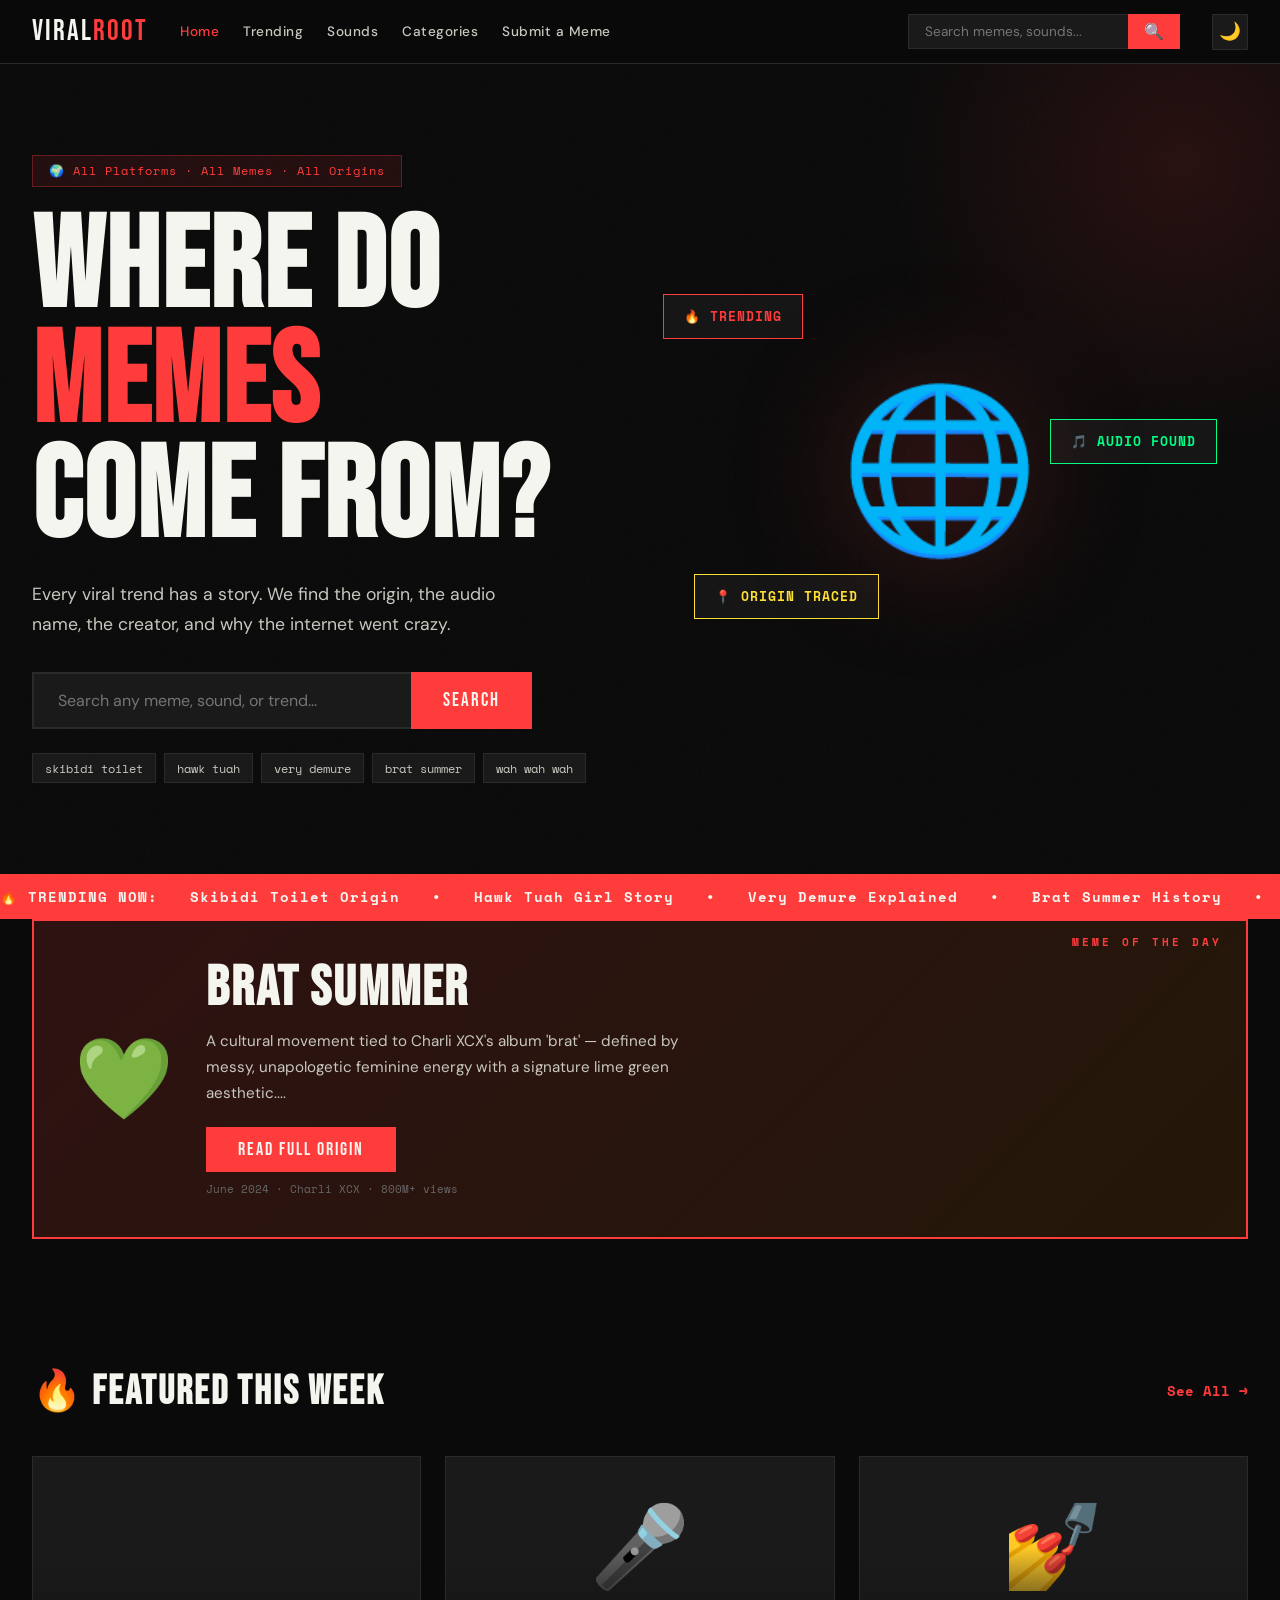
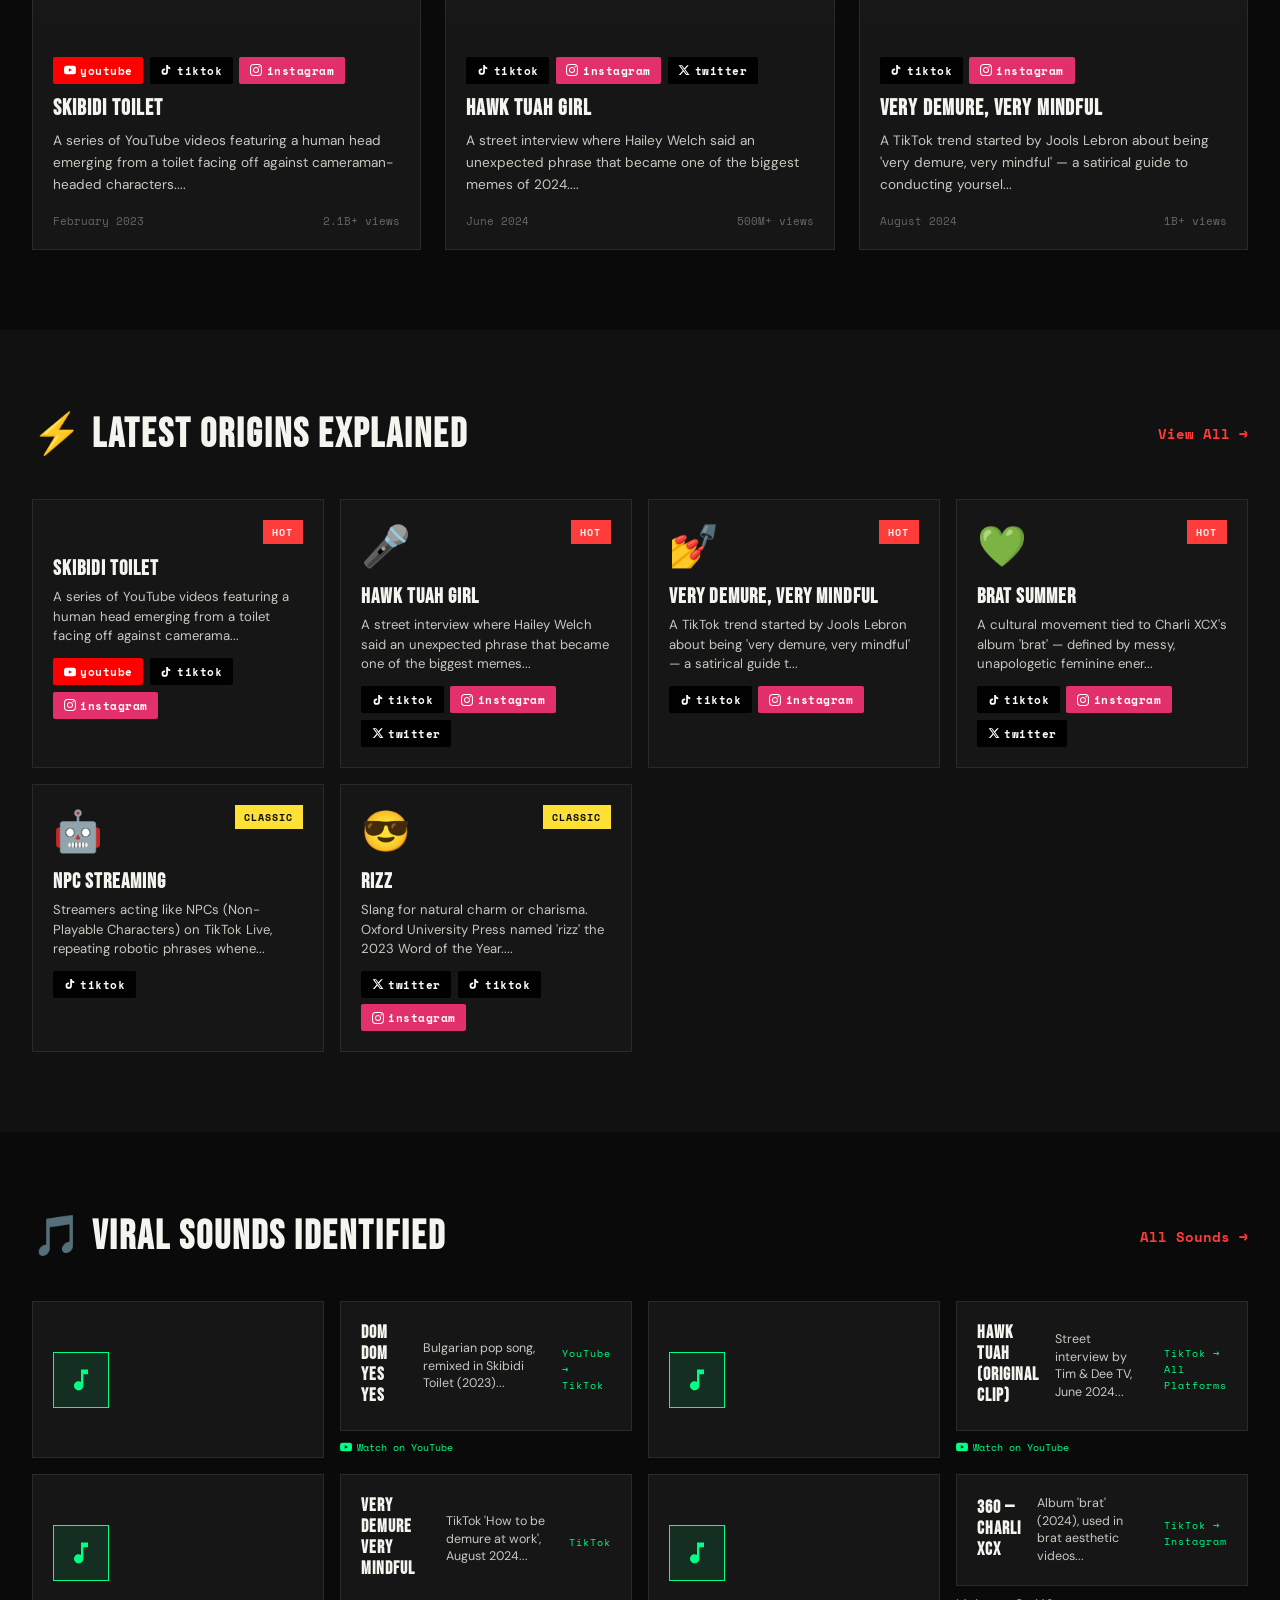
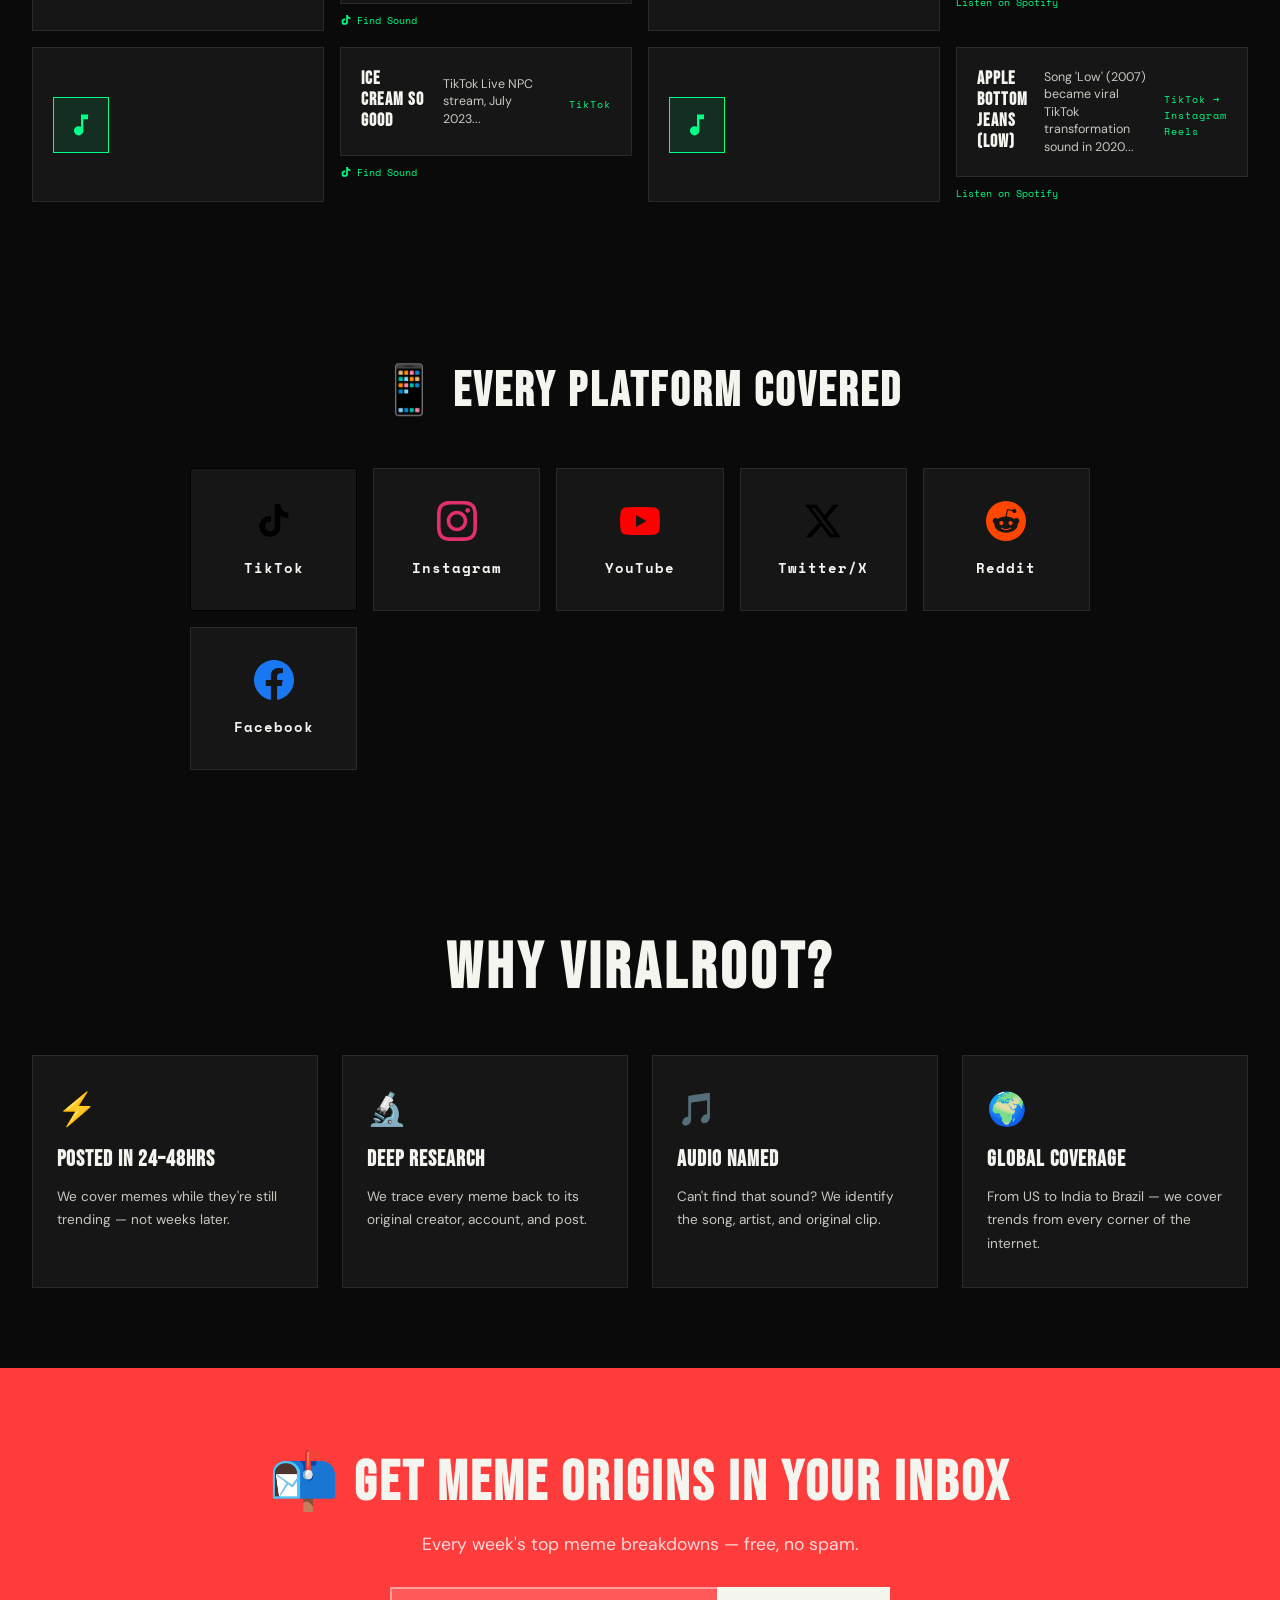
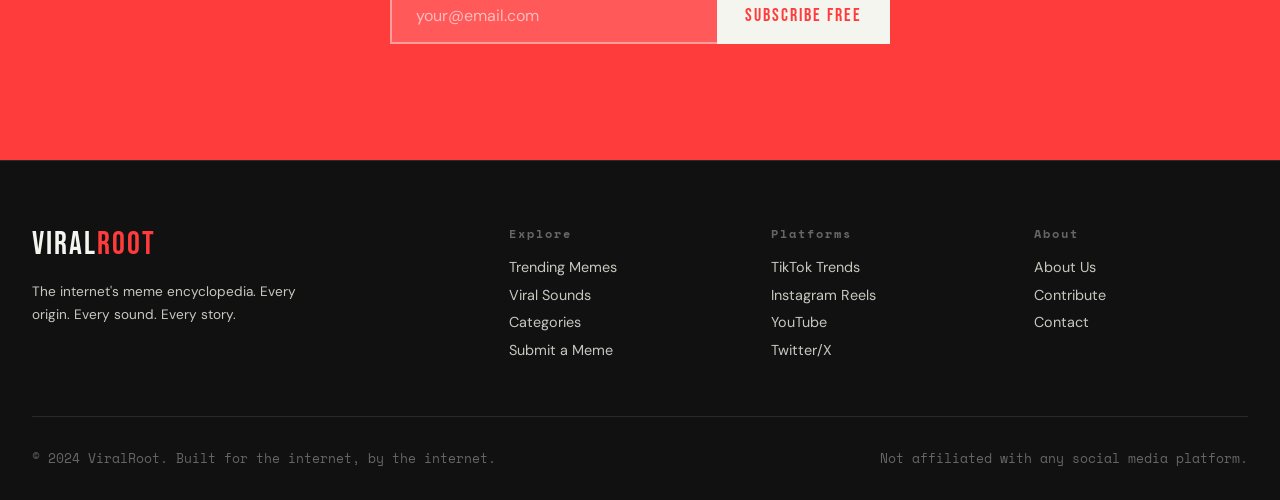
==== commit 6fceadb0: "v3 upgrade -ream images and audio" ====
--- a/index.html
+++ b/index.html
@@ -141,31 +141,7 @@
   <!-- PLATFORMS -->
   <section class="section platforms-section">
     <h2>📱 EVERY PLATFORM COVERED</h2>
-    <div class="platforms-grid">
-      <div class="platform-card" onclick="filterByPlatform('tiktok')">
-        <span class="platform-icon">🎵</span>
-        <span>TikTok</span>
-      </div>
-      <div class="platform-card" onclick="filterByPlatform('instagram')">
-        <span class="platform-icon">📸</span>
-        <span>Instagram</span>
-      </div>
-      <div class="platform-card" onclick="filterByPlatform('youtube')">
-        <span class="platform-icon">▶️</span>
-        <span>YouTube</span>
-      </div>
-      <div class="platform-card" onclick="filterByPlatform('twitter')">
-        <span class="platform-icon">🐦</span>
-        <span>Twitter/X</span>
-      </div>
-      <div class="platform-card" onclick="filterByPlatform('reddit')">
-        <span class="platform-icon">👽</span>
-        <span>Reddit</span>
-      </div>
-      <div class="platform-card" onclick="filterByPlatform('facebook')">
-        <span class="platform-icon">👍</span>
-        <span>Facebook</span>
-      </div>
+    <div class="platforms-grid" id="platformsGrid">
     </div>
   </section>
 
--- a/style.css
+++ b/style.css
@@ -1269,3 +1269,88 @@
   letter-spacing: 1px;
 }
 
+
+/* ===== REAL IMAGES ON CARDS ===== */
+.featured-card-img {
+  background-size: cover !important;
+  background-position: center !important;
+  background-repeat: no-repeat !important;
+}
+.featured-card-img .card-emoji-fallback {
+  font-size: 5rem;
+}
+
+/* ===== REAL PLATFORM LOGOS ===== */
+.platform-card svg { width: 40px; height: 40px; }
+.platform-card.tiktok { border-color: #010101; }
+.platform-card.tiktok:hover { background: #010101; color: #fff; }
+.platform-card.instagram:hover { background: linear-gradient(45deg,#f09433,#e6683c,#dc2743,#cc2366,#bc1888); color:#fff; border-color: #E1306C; }
+.platform-card.youtube:hover { background: #FF0000; color: #fff; border-color: #FF0000; }
+.platform-card.twitter:hover { background: #000; color: #fff; border-color: #000; }
+.platform-card.reddit:hover { background: #FF4500; color: #fff; border-color: #FF4500; }
+.platform-card.facebook:hover { background: #1877F2; color: #fff; border-color: #1877F2; }
+
+/* ===== PLATFORM BADGE CHIPS ===== */
+.platform-chip {
+  display: inline-flex;
+  align-items: center;
+  gap: 0.3rem;
+  padding: 0.25rem 0.6rem;
+  border-radius: 2px;
+  font-size: 0.7rem;
+  font-family: var(--font-mono);
+  font-weight: 700;
+  letter-spacing: 0.5px;
+  border: 1px solid transparent;
+}
+.platform-chip svg { width: 12px; height: 12px; }
+
+/* ===== AUDIO LISTEN BUTTON ===== */
+.audio-listen-btn {
+  display: inline-flex;
+  align-items: center;
+  gap: 0.5rem;
+  padding: 0.6rem 1.25rem;
+  color: #fff;
+  text-decoration: none;
+  font-family: var(--font-mono);
+  font-size: 0.78rem;
+  font-weight: 700;
+  letter-spacing: 1px;
+  margin-top: 0.75rem;
+  transition: opacity 0.2s;
+}
+.audio-listen-btn:hover { opacity: 0.85; }
+.audio-listen-btn svg { flex-shrink: 0; }
+.audio-icon-wrap {
+  width: 64px; height: 64px;
+  background: rgba(0,255,135,0.1);
+  border: 1px solid var(--green);
+  display: flex; align-items: center; justify-content: center;
+  flex-shrink: 0;
+}
+
+/* ===== MEME IMAGE ON DETAIL PAGE ===== */
+.meme-detail-image {
+  width: 100%;
+  max-height: 400px;
+  object-fit: cover;
+  border: 1px solid var(--border);
+  margin-bottom: 2rem;
+  display: block;
+}
+.meme-emoji-banner {
+  font-size: 8rem;
+  text-align: center;
+  padding: 3rem;
+  background: var(--dark2);
+  border: 1px solid var(--border);
+  margin-bottom: 2rem;
+}
+
+/* ===== SOUND CARDS UPGRADED ===== */
+.sound-detail-card .sound-platform-logo {
+  display: flex; align-items: center; gap: 0.4rem;
+  font-family: var(--font-mono); font-size: 0.7rem;
+  color: var(--green); margin-top: 0.5rem;
+}
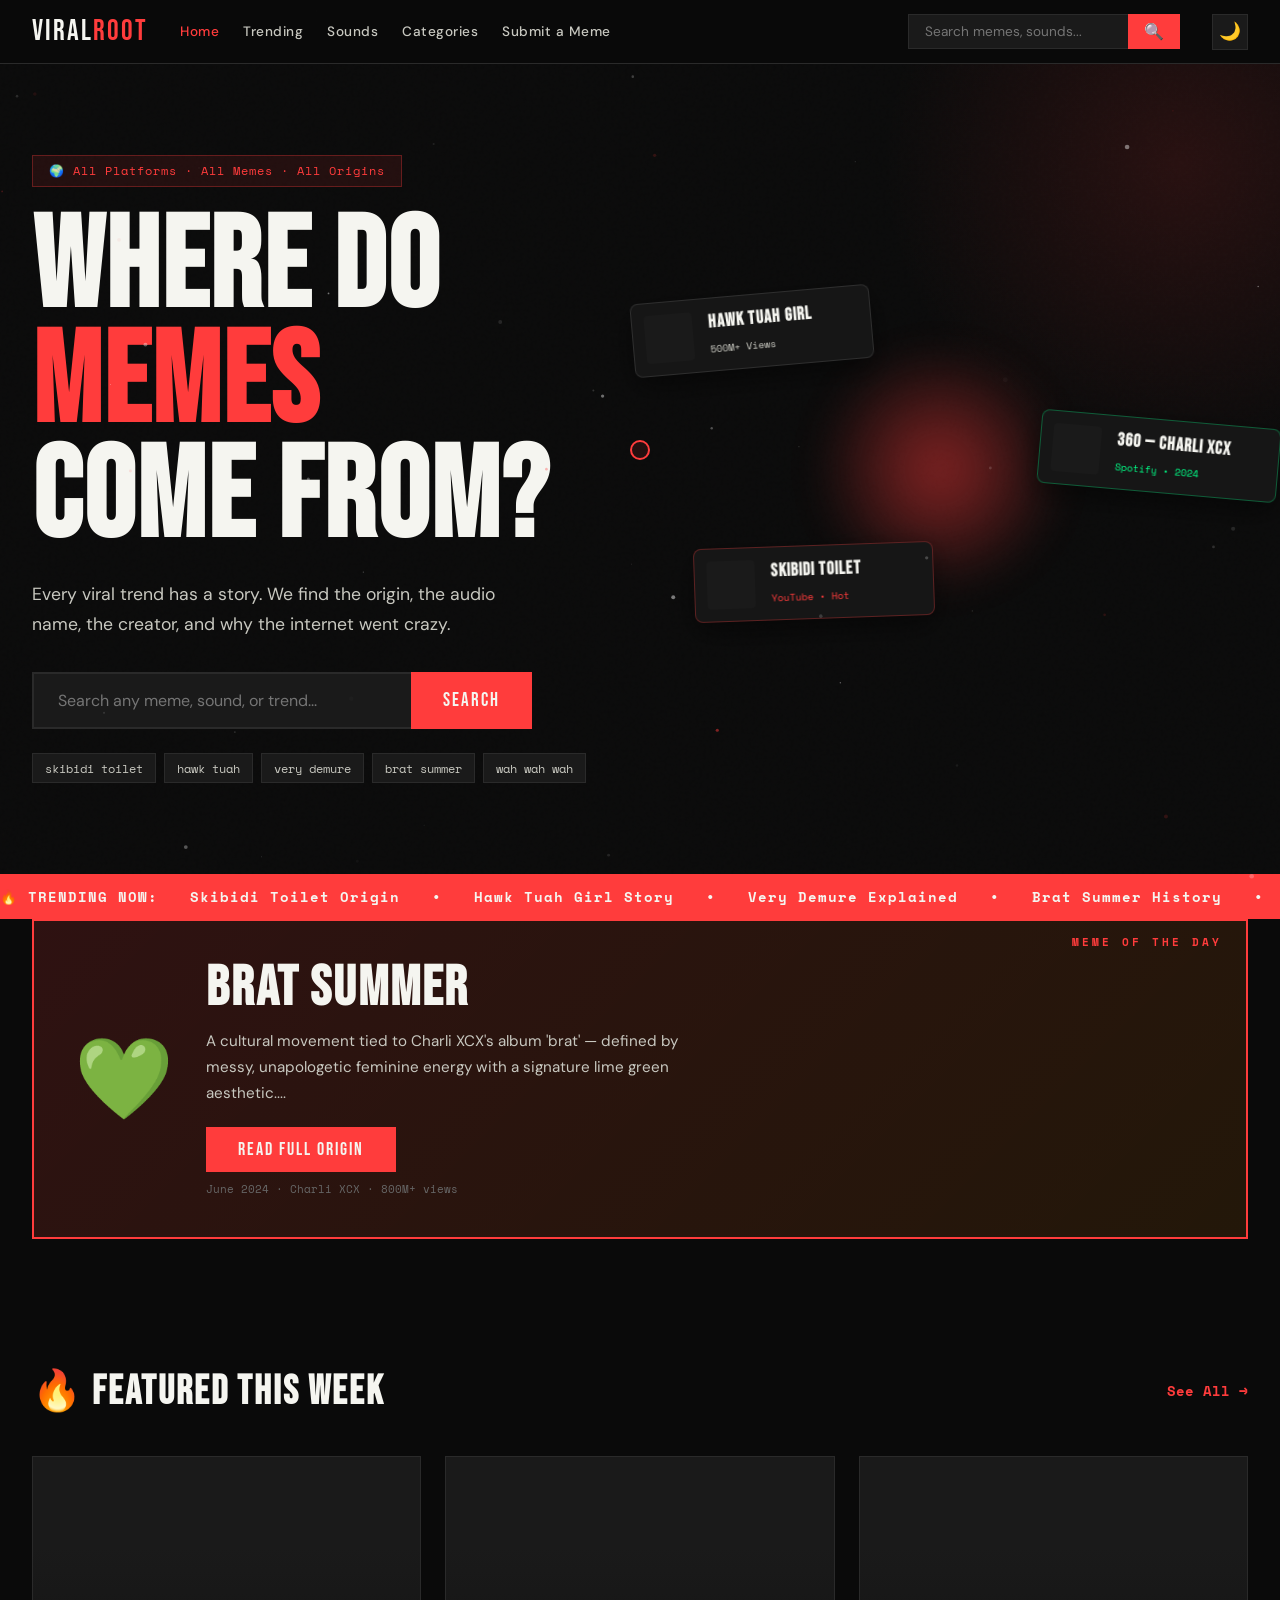
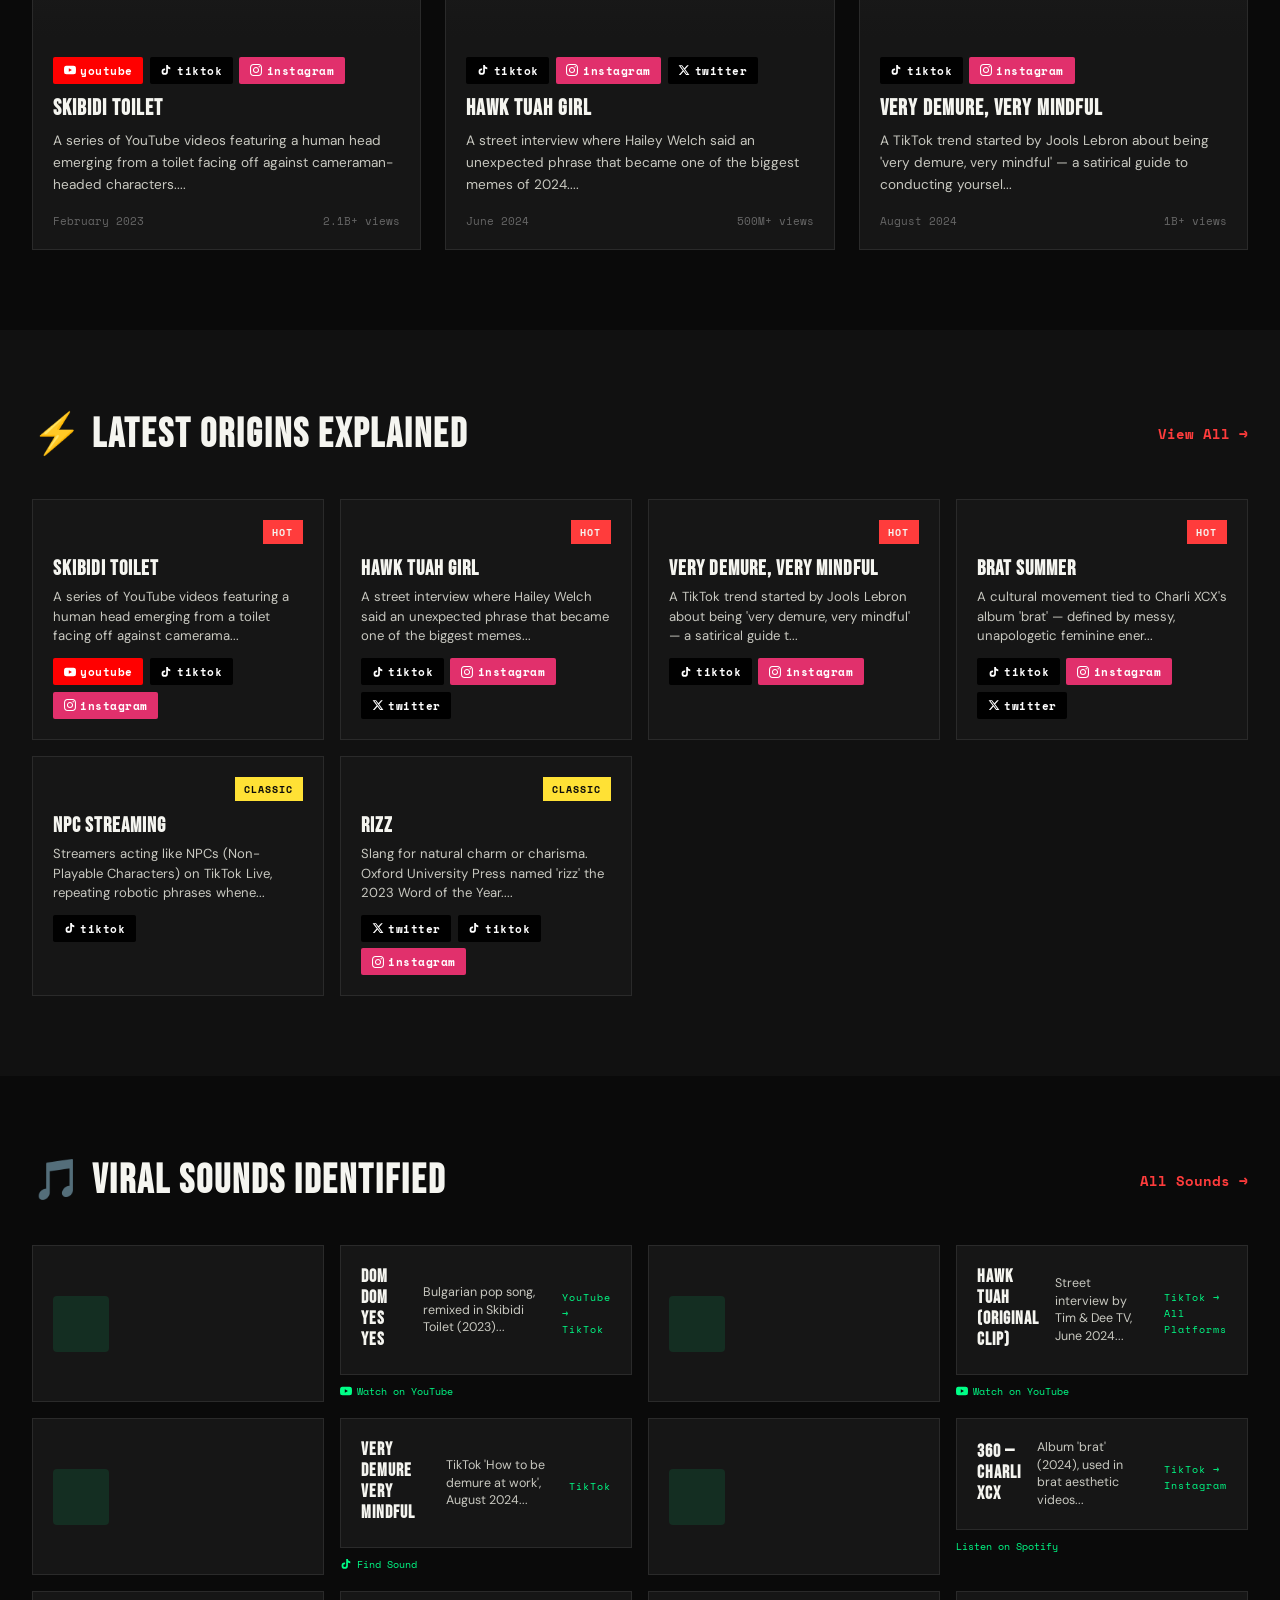
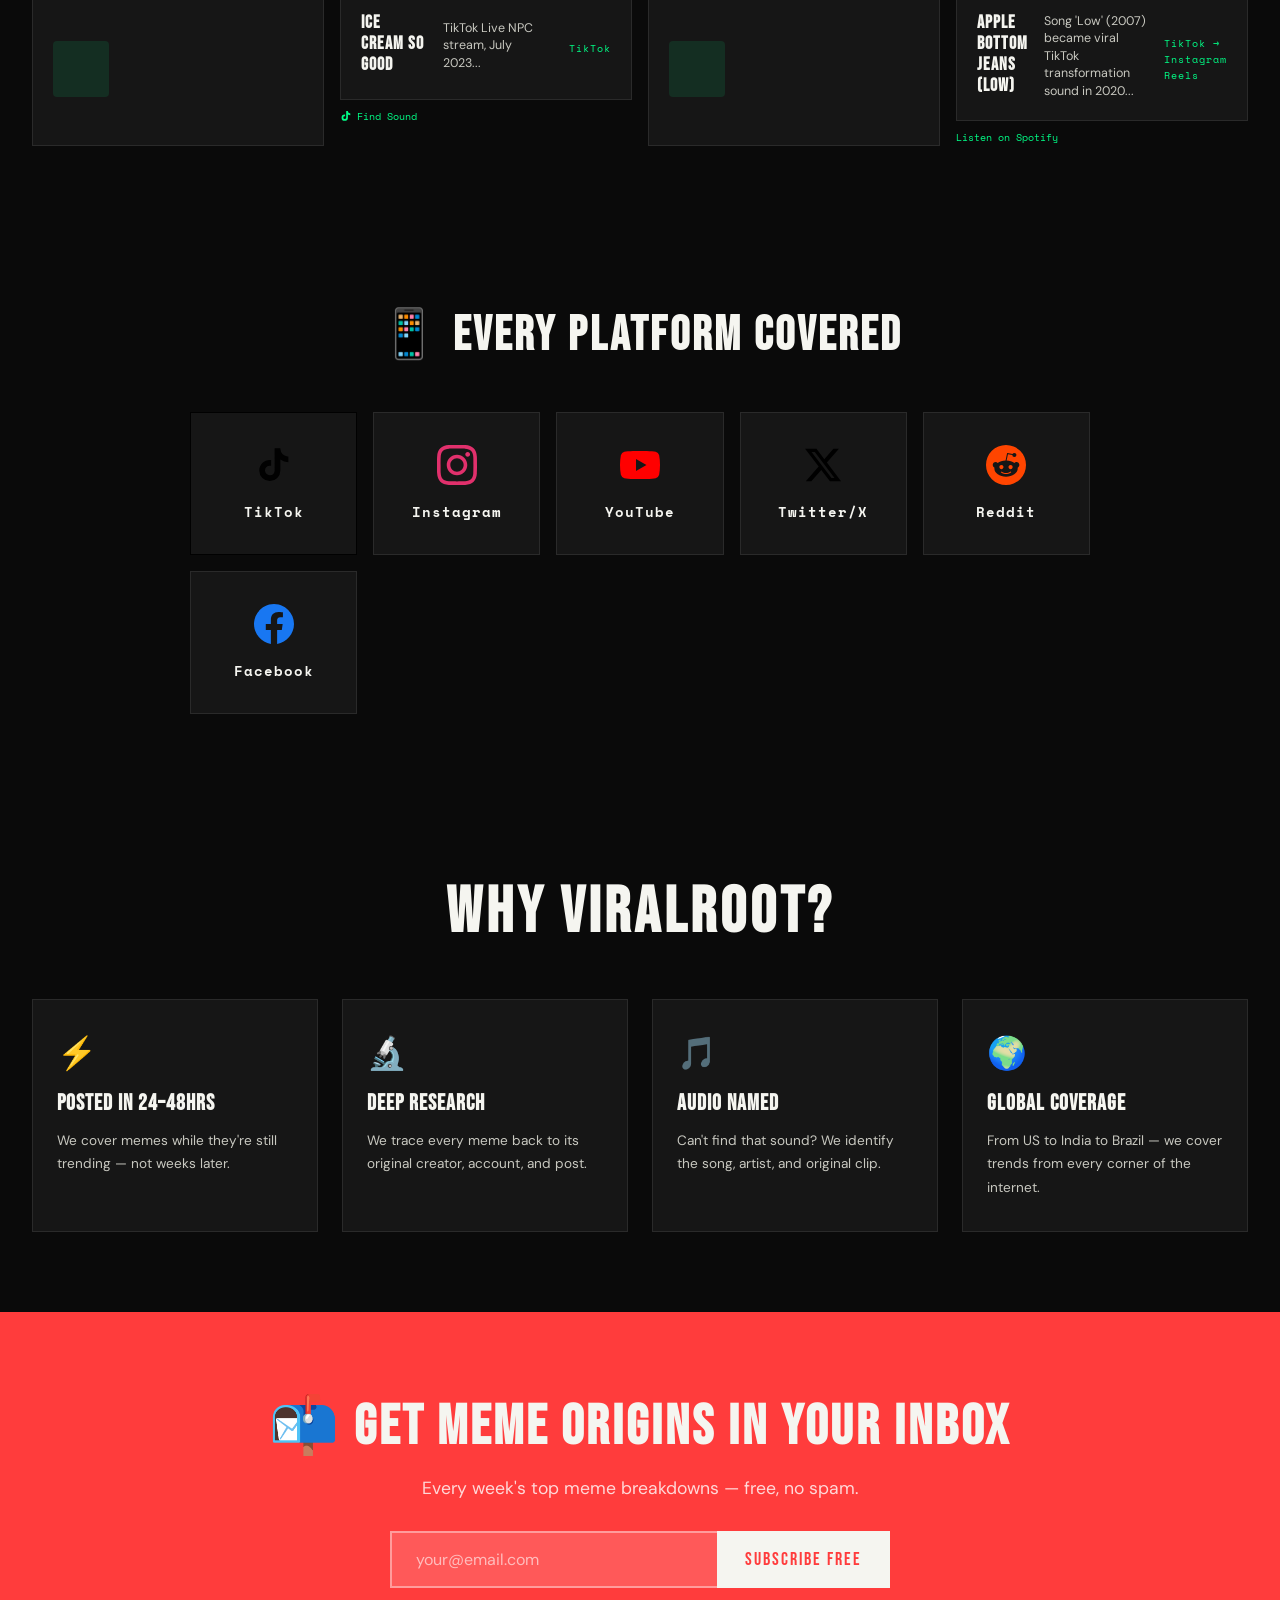
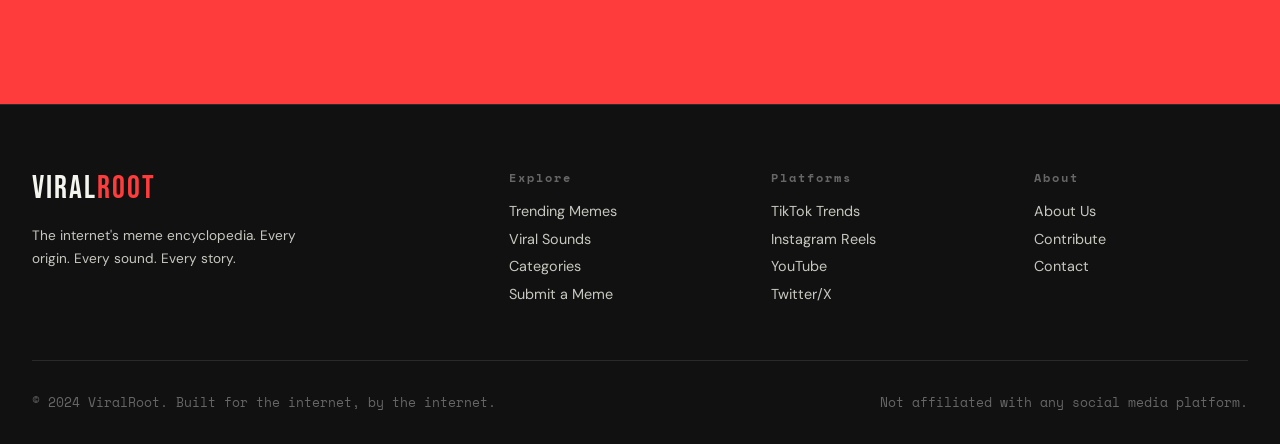
==== commit f8054e51: "new ui and google form fix" ====
--- a/index.html
+++ b/index.html
@@ -13,7 +13,8 @@
   <!-- <script async src="https://pagead2.googlesyndication.com/pagead/js/adsbygoogle.js?client=ca-pub-XXXXXXXXXXXXXXXX" crossorigin="anonymous"></script> -->
 </head>
 <body class="dark-mode">
-
+  <div class="custom-cursor" id="customCursor"></div>
+  <canvas id="dustCanvas" class="dust-canvas"></canvas>
   <!-- NAV -->
   <nav class="navbar">
     <a href="index.html" class="logo">VIRAL<span>ROOT</span></a>
@@ -61,10 +62,28 @@
       </div>
     </div>
     <div class="hero-visual">
-      <div class="floating-card c1">🔥 TRENDING</div>
-      <div class="floating-card c2">🎵 AUDIO FOUND</div>
-      <div class="floating-card c3">📍 ORIGIN TRACED</div>
-      <div class="big-emoji">🌐</div>
+      <div class="floating-component c1">
+        <div class="fc-img" style="background-image:url('https://upload.wikimedia.org/wikipedia/en/thumb/9/9b/Hailey_Welch_June_2024.jpg/320px-Hailey_Welch_June_2024.jpg')"></div>
+        <div class="fc-info">
+          <h4>Hawk Tuah Girl</h4>
+          <span>500M+ Views</span>
+        </div>
+      </div>
+      <div class="floating-component c2">
+        <div class="fc-icon" style="background-image:url('https://upload.wikimedia.org/wikipedia/en/thumb/5/5f/Charli_XCX_-_Brat.png/320px-Charli_XCX_-_Brat.png')"></div>
+        <div class="fc-info">
+          <h4>360 — Charli XCX</h4>
+          <span style="color:var(--green)">Spotify • 2024</span>
+        </div>
+      </div>
+      <div class="floating-component c3">
+        <div class="fc-img" style="background-image:url('https://upload.wikimedia.org/wikipedia/en/thumb/8/8b/Skibidi_Toilet_title_card.jpg/320px-Skibidi_Toilet_title_card.jpg')"></div>
+        <div class="fc-info">
+          <h4>Skibidi Toilet</h4>
+          <span style="color:var(--accent)">YouTube • Hot</span>
+        </div>
+      </div>
+      <div class="center-orb"></div>
     </div>
   </section>
 
--- a/style.css
+++ b/style.css
@@ -26,6 +26,11 @@
   color: var(--white);
   font-family: var(--font-body);
   overflow-x: hidden;
+  cursor: none; /* For custom cursor */
+}
+/* Ensure standard interactive elements show our custom cursor behavior, not system pointer */
+a, button, input, select, textarea, .meme-card, .sound-card, .platform-card, .featured-card {
+  cursor: none !important;
 }
 
 /* ===== NAVBAR ===== */
@@ -233,27 +238,83 @@
   justify-content: center;
 }
 
-.big-emoji {
-  font-size: 10rem;
-  animation: float 4s ease-in-out infinite;
-  filter: drop-shadow(0 0 60px rgba(255,60,60,0.3));
-}
-
-.floating-card {
+.center-orb {
+  width: 250px;
+  height: 250px;
+  border-radius: 50%;
+  background: radial-gradient(circle, var(--accent) 0%, transparent 70%);
+  filter: blur(20px);
+  animation: floatOrb 5s ease-in-out infinite;
+  opacity: 0.5;
+}
+@keyframes floatOrb {
+  0%, 100% { transform: scale(1) translateY(0); opacity: 0.5; }
+  50% { transform: scale(1.1) translateY(-20px); opacity: 0.8; }
+}
+
+.floating-component {
   position: absolute;
   background: var(--card);
   border: 1px solid var(--border);
-  padding: 0.75rem 1.25rem;
-  font-family: var(--font-mono);
-  font-size: 0.8rem;
-  font-weight: 700;
-  letter-spacing: 1px;
-  white-space: nowrap;
-}
-.c1 { top: 15%; left: 5%; color: var(--accent); border-color: var(--accent); animation: float 3s ease-in-out infinite; }
-.c2 { top: 40%; right: 5%; color: var(--green); border-color: var(--green); animation: float 3.5s 0.5s ease-in-out infinite; }
-.c3 { bottom: 20%; left: 10%; color: var(--yellow); border-color: var(--yellow); animation: float 4s 1s ease-in-out infinite; }
-
+  padding: 0.75rem;
+  border-radius: 8px;
+  display: flex;
+  align-items: center;
+  gap: 1rem;
+  width: 240px;
+  box-shadow: 0 10px 30px rgba(0,0,0,0.5);
+  backdrop-filter: blur(10px);
+}
+.fc-img, .fc-icon {
+  width: 48px;
+  height: 48px;
+  border-radius: 4px;
+  background-size: cover;
+  background-position: center;
+  background-color: var(--dark2);
+  flex-shrink: 0;
+}
+.fc-info h4 {
+  font-family: var(--font-display);
+  font-size: 1.1rem;
+  letter-spacing: 1px;
+  margin-bottom: 0.2rem;
+}
+.fc-info span {
+  font-family: var(--font-mono);
+  font-size: 0.65rem;
+  color: var(--text);
+}
+
+.c1 { top: 15%; left: 0%; border-color: rgba(255,255,255,0.1); animation: float 4s ease-in-out infinite; z-index: 2; transform: rotate(-5deg); }
+.c2 { top: 40%; right: -5%; border-color: rgba(0,255,135,0.3); animation: float 3.5s 0.5s ease-in-out infinite; z-index: 3; transform: rotate(5deg); }
+.c3 { bottom: 20%; left: 10%; border-color: rgba(255,60,60,0.3); animation: float 5s 1s ease-in-out infinite; z-index: 4; transform: rotate(-2deg); }
+
+/* CUSTOM CURSOR & CANVAS */
+.custom-cursor {
+  position: fixed;
+  top: 0; left: 0;
+  width: 20px; height: 20px;
+  border: 2px solid var(--accent);
+  border-radius: 50%;
+  pointer-events: none;
+  transform: translate(-50%, -50%);
+  z-index: 99999;
+  transition: width 0.2s, height 0.2s, background 0.2s, border-color 0.2s;
+  background: rgba(255,60,60,0.1);
+}
+.custom-cursor.hover {
+  width: 40px; height: 40px;
+  background: rgba(255,60,60,0.3);
+  border-color: transparent;
+}
+.dust-canvas {
+  position: fixed;
+  top: 0; left: 0;
+  width: 100vw; height: 100vh;
+  pointer-events: none;
+  z-index: 500; /* Overlays sections but below navbar (1000) */
+}
 /* ===== TICKER ===== */
 .ticker {
   background: var(--accent);
